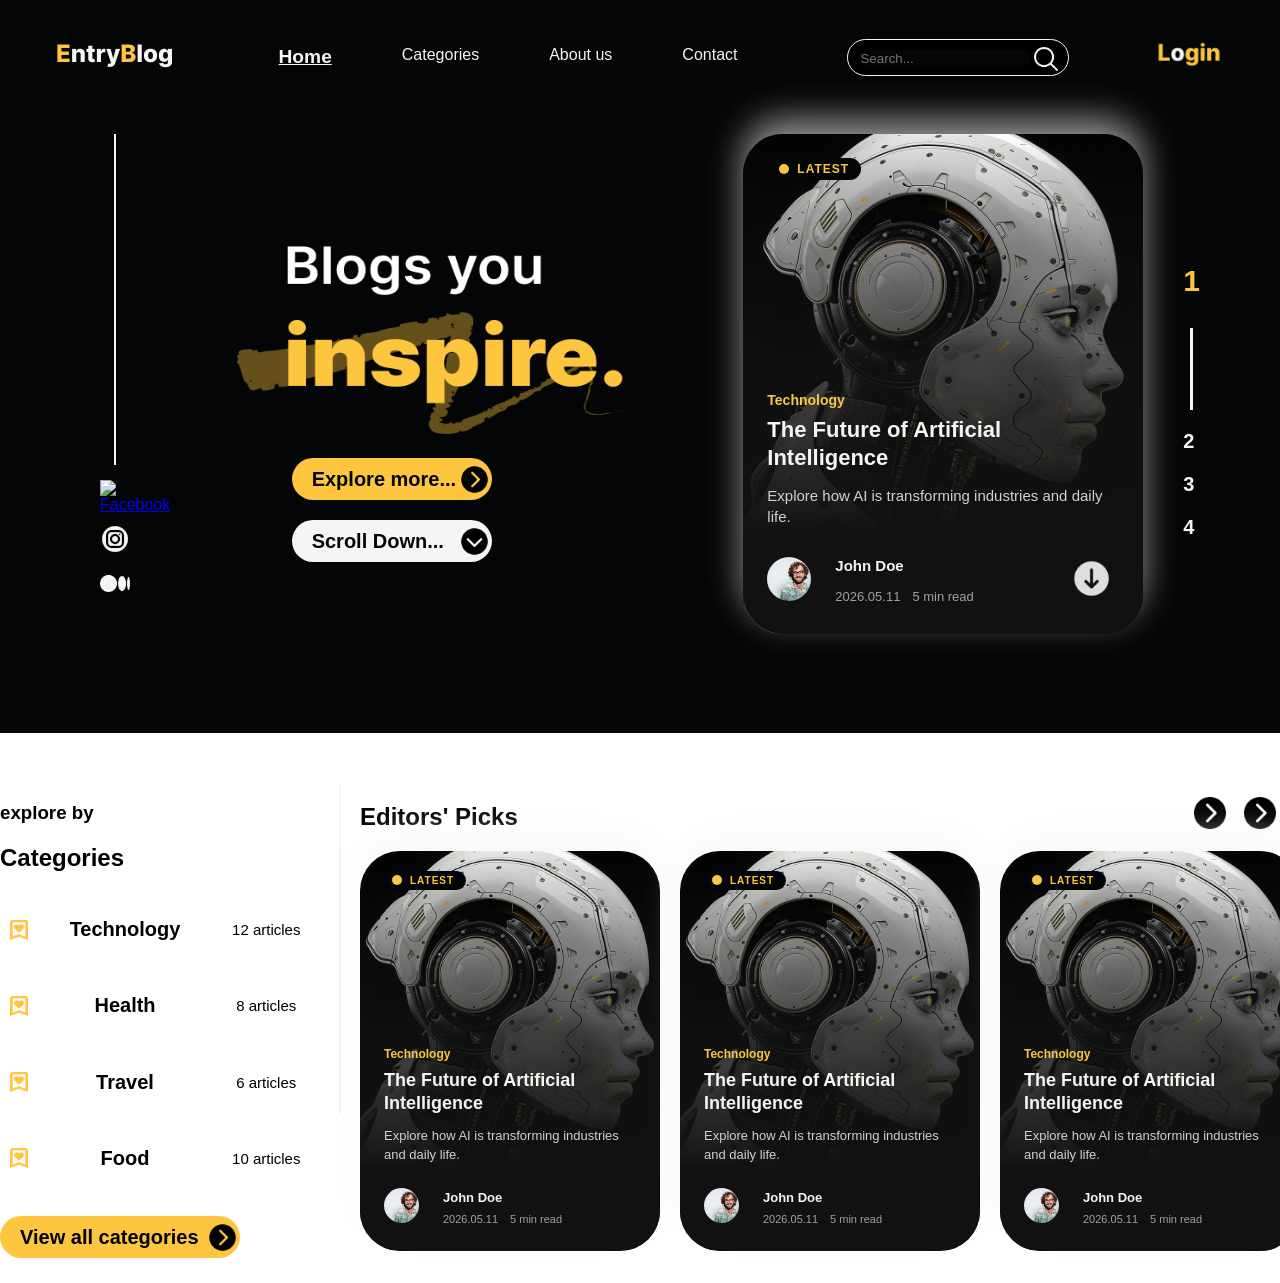
==== index.html @ 829a439f "feat/create section-2" ====
<!DOCTYPE html>
<html lang="en">

<head>
    <meta charset="UTF-8">
    <meta name="viewport" content="width=device-width, initial-scale=1.0">
    <link rel="stylesheet" href="index.css">
    <title>Document</title>
</head>

<body>
    <header>
        <div class="full-header">
            <section class="navigation">
                <div class="navbar">
                    <div class="logo">
                        <img src="assets/logo/logo.png" alt="Logo">
                    </div>
                    <div class="nav-links">
                        <ul>
                            <li class="active"><a href="#">Home</a></li>
                            <li><a href="#">Categories</a></li>
                            <li><a href="#">About us</a></li>
                            <li><a href="#">Contact</a></li>
                        </ul>
                    </div>
                    <div class="search-bar">
                        <input type="text" placeholder="Search...">
                        <img src="assets/icons/Search-white.png" alt="Search Icon">
                    </div>
                    <div class="user-profile">
                        <img src="assets/icons/login-black.png" alt="User Icon">
                    </div>
                </div>
            </section>
            <section>
                <div class="main-header">
                    <div class="social-icon">
                        <div class="line">

                        </div>
                        <div class="social-links">
                            <a href="#"><img src="assets/icons/facebook.png" alt="Facebook"></a>
                            <a href="#"><img src="assets/icons/Instagram Circle.png" alt="instagram"></a>
                            <a href="#"><img src="assets/icons/Medium.png" alt="medium"></a>
                        </div>
                    </div>
                    <div class="text-vector">
                        <img src="assets/texts/header h1.png" alt="header h1">
                        <div class="header-button">
                            <div class="e-more">
                                <p>Explore more...</p>
                                <img src="assets/icons/Down Button.png" alt="explore more">
                            </div>
                            <div class="s-down">
                                <p>Scroll Down...</p>
                                <img src="assets/icons/Down Button.png" alt="Scroll down">
                            </div>
                        </div>
                    </div>
                    <div class="hot-article">
                        <div class="lable">
                            <div class="dot"></div>
                            <p>Latest</p>
                        </div>
                        <div class="post-image">
                            <img src="assets/sample.png" alt="post image">
                        </div>
                        <div class="category">
                            <p>Technology</p>
                        </div>
                        <div class="topic">
                            <h2>The Future of Artificial Intelligence</h2>
                        </div>
                        <div class="short-description">
                            <h3>Explore how AI is transforming industries and daily life.</h3>
                        </div>
                        <section class="article-profile">
                            <div class="profile-dp">
                                <img src="assets/sample-dp.png" alt="profile dp">
                            </div>
                            <div class="author-name">
                                <p>John Doe</p>
                            </div>
                            <div class="publish-date">
                                <p>2026.05.11</p>
                            </div>
                            <div class="reading-time">
                                <p>5 min read</p>
                            </div>
                            <div class="down-icon">
                                <img src="assets/icons/Scroll Down.png" alt="down icon">
                            </div>
                        </section>
                    </div>
                    <div class="number-line-main">
                        <P class="active">1</P>
                        <div class="number-line"></div>
                        <P>2</P>
                        <P>3</P>
                        <p>4</P>
                    </div>
                </div>
            </section>
        </div>
    </header>
    <section>
        <div class="section-2">
            <div class="category">
                <h3>explore by</h3>
                <h2>Categories</h2>
                <div class="category-list">
                    <div class="category-item">
                        <img src="assets/icons/Variant3-1.png" alt="Technology">
                        <h2>Technology</h2>
                        <p>12 articles</p>
                    </div>
                    <div class="category-item">
                        <img src="assets/icons/Variant3-1.png" alt="Health">
                        <h2>Health</h2>
                        <p>8 articles</p>
                    </div>
                    <div class="category-item">
                        <img src="assets/icons/Variant3-1.png" alt="Travel">
                        <h2>Travel</h2>
                        <p>6 articles</p>
                    </div>
                    <div class="category-item">
                        <img src="assets/icons/Variant3-1.png" alt="Food">
                        <h2>Food</h2>
                        <p>10 articles</p>
                    </div>
                </div>
                <div class="view-all-btn">

                    <p>View all categories</p>
                    <img src="assets/icons/Down Button.png" alt="explore more">
                </div>
            </div>
            <div class="line">

            </div>
            <div class="article-cards">
                <div class="top-layer">
                    <h1>Editors' Picks</h1>
                    <div class="top-img">
                        <img src="assets/icons/Down Button.png" alt="explore more">
                        <img src="assets/icons/Down Button.png" alt="Scroll down">
                    </div>
                </div>
                <div class="articles">
                    <div class="editors-article">
                        <div class="lable">
                            <div class="dot"></div>
                            <p>Latest</p>
                        </div>
                        <div class="post-image">
                            <img src="assets/sample.png" alt="post image">
                        </div>
                        <div class="category">
                            <p>Technology</p>
                        </div>
                        <div class="topic">
                            <h2>The Future of Artificial Intelligence</h2>
                        </div>
                        <div class="short-description">
                            <h3>Explore how AI is transforming industries and daily life.</h3>
                        </div>
                        <section class="article-profile">
                            <div class="profile-dp">
                                <img src="assets/sample-dp.png" alt="profile dp">
                            </div>
                            <div class="author-name">
                                <p>John Doe</p>
                            </div>
                            <div class="publish-date">
                                <p>2026.05.11</p>
                            </div>
                            <div class="reading-time">
                                <p>5 min read</p>
                            </div>
                        </section>
                    </div>
                    <div class="editors-article">
                        <div class="lable">
                            <div class="dot"></div>
                            <p>Latest</p>
                        </div>
                        <div class="post-image">
                            <img src="assets/sample.png" alt="post image">
                        </div>
                        <div class="category">
                            <p>Technology</p>
                        </div>
                        <div class="topic">
                            <h2>The Future of Artificial Intelligence</h2>
                        </div>
                        <div class="short-description">
                            <h3>Explore how AI is transforming industries and daily life.</h3>
                        </div>
                        <section class="article-profile">
                            <div class="profile-dp">
                                <img src="assets/sample-dp.png" alt="profile dp">
                            </div>
                            <div class="author-name">
                                <p>John Doe</p>
                            </div>
                            <div class="publish-date">
                                <p>2026.05.11</p>
                            </div>
                            <div class="reading-time">
                                <p>5 min read</p>
                            </div>
                        </section>
                    </div>
                    <div class="editors-article">
                        <div class="lable">
                            <div class="dot"></div>
                            <p>Latest</p>
                        </div>
                        <div class="post-image">
                            <img src="assets/sample.png" alt="post image">
                        </div>
                        <div class="category">
                            <p>Technology</p>
                        </div>
                        <div class="topic">
                            <h2>The Future of Artificial Intelligence</h2>
                        </div>
                        <div class="short-description">
                            <h3>Explore how AI is transforming industries and daily life.</h3>
                        </div>
                        <section class="article-profile">
                            <div class="profile-dp">
                                <img src="assets/sample-dp.png" alt="profile dp">
                            </div>
                            <div class="author-name">
                                <p>John Doe</p>
                            </div>
                            <div class="publish-date">
                                <p>2026.05.11</p>
                            </div>
                            <div class="reading-time">
                                <p>5 min read</p>
                            </div>
                        </section>
                    </div>
                </div>
            </div>
        </div>
    </section>
</body>

</html>
---- index.css ----
body{
    font-family: sans-serif;
    margin: 0;
}

/*
header
*/

header{
    background-color: #040506;
}

.full-header{
    background-color:#040506;
    height: 733px;
    width: 1300px;
    margin-left: auto;
    margin-right: auto;
}

/*
navigationbar
*/

.navigation{
    display: flex;
    padding-top: 30px;
}

.navbar{
    display: inline-flex;
    margin-left: auto;
    margin-right: auto;
    background-color: #040506;
    gap: 30px;
}

.nav-links{
    margin-left: auto;
    margin-right: 30px;
}

.nav-links ul{
    list-style: none;
    display: inline-flex;
    gap: 70px;
}

.nav-links .active{
    font-size: larger;
    font-weight:bolder;
    text-decoration: underline #F7F5F4;
}

.nav-links ul li a{
    color: #F7F5F4;
    text-decoration: none;
}

.search-bar{
    margin-right: auto;
        margin: auto;

    margin-left: 50px;
    display: inline-flex;
    padding: 10px;
    border: solid #F7F5F4 1px;
    border-radius: 50px;
    background-color: black;
    width: 200px;
    height: 15px;
}

.search-bar img{
    width: 30px;
    height: 30px;
    margin-top: -6px;
    margin-bottom: auto
}

.search-bar input[type=text]{
    height: 15px;
    border-radius: 50px;
    background-color: #040506;
    border: none;
}

.user-profile img{
    margin:auto;
    width: auto;
    height: 45px;
}


/*
main header
*/

.main-header{
    display: flex;
    width: 1100px;
    margin-top: 50px;
    margin-left: 100px;
}

.line{
    padding: 1px;
    margin-right: auto;
    margin-left: auto;
    width: 0.7px;
    background-color: #F7F5F4;
    height: 329px;
    margin-bottom: 5px;
}

.social-links{
    width: 30px;
}

.social-links img{
    width: 30px;
    height: 30px;
    margin-top: 10px;   
}

/*
main header h1
*/

.main-header .text-vector{
    margin-right: auto;
    margin-left: auto;
    margin-top: 100px;
}

.main-header .text-vector img{
    width: 400px;
    height: 200px;
}

/*
header button
*/

.text-vector .header-button{
    margin-top: 20px;
    width: 200px;
    height: 50px;
    margin-left: 55px;
}

.text-vector .header-button .e-more , .s-down{
    display: inline-flex;
    align-items: center;
    color: #040506;
    text-align: center;
    height: 42px;
    width: 200px;
    text-decoration: none;
    background-color: #FDC63E;
    font-size: 20px;
    font-weight: bold;
    border-radius: 50px;
    margin-bottom: 20px;
}

.e-more p, .s-down p{
    margin-left: 20px;
    margin-right: auto;
}

.text-vector .header-button img , .s-down img{
    margin-left: auto;
    width: 33px;
    height: 33px;
    margin: 1px;
}

.s-down{
    background-color:#F7F5F4
}

.s-down img{
    transform: rotate(90deg);
}

/*
hot article
*/
/* 1. Main Card Container */
.hot-article , .editors-article {
    position: relative;
    width: 400px;
    height: 500px;
    border-radius: 40px; /* Matched to the image's softer curve */
    overflow: clip; /* Keeps the image inside the rounded corners */
    display: flex;
    flex-direction: column;
    justify-content: flex-end; /* Pushes content to the bottom */
    padding: 24px;
    box-sizing: border-box;
    color: #F7F5F4;
    box-shadow: 0px -15px 35px #F7F5F499;
}

/* 2. Background Image Positioning */
.hot-article .post-image , .editors-article .post-image{
    position: absolute;
    top: 0;
    left: 0;
    width: 100%;
    height: 100%;
    z-index: 0;
}

.hot-article .post-image img, .editors-article .post-image img {
    width: 100%;
    height: 100%;
    object-fit: cover; /* Ensures the image fills the card without stretching */
}

/* 3. Gradient Overlay (The Crop Mask effect) */
.hot-article::before, .editors-article::before {
    content: "";
    position: absolute;
    top: 0;
    left: 0;
    width: 100%;
    height: 100%;
    /* Starts completely transparent, gets dark grey in the middle, solid black at bottom */
    background: linear-gradient(to bottom, transparent 0%, rgba(20, 20, 20, 0.7) 45%, #111111 80%);
    z-index: 1;
}

/* Ensure all text/UI elements sit ABOVE the image and gradient */
.hot-article > div,
.hot-article > section,
.editors-article > div,
.editors-article > section {
    position: relative;
    z-index: 2;
}

/* 4. "Latest" Label (Top Left) */
.hot-article .lable, .editors-article .lable {
    position: absolute;
    top: 24px;
    left: 24px;
    display: flex;
    align-items: center;
    color: #FDC63E;
    font-weight: 800;
    font-size: 12px;
    letter-spacing: 1px;
    text-transform: uppercase;
    gap: 8px;
    background-color: #040506;
    padding: 4px 12px;
    border-radius: 20px;
}

.hot-article .lable p, .editors-article .lable p {
    margin: 0;
}

.hot-article .dot, .editors-article .dot {
    width: 10px;
    height: 10px;
    border-radius: 100%;
    background-color: #FDC63E;
}

/* 5. Typography (Title & Description) */
.hot-article .category p, .editors-article .category p {
    color: #FDC63E;
    font-weight: bold;
    margin: 0 0 8px 0;
    font-size: 14px;
}

.hot-article .topic h2, .editors-article .topic h2 {
    margin: 0 0 12px 0;
    font-size: 22px;
    line-height: 1.3;
}

.hot-article .short-description h3, .editors-article .short-description h3 {
    margin: 0 0 24px 0;
    font-size: 15px;
    font-weight: normal;
    color: #d1d1d1;
    line-height: 1.4;
}

/* 6. Profile Section (Using CSS Grid to match the layout without changing HTML) */
.article-profile , .editors-article .article-profile {
    display: grid;
    grid-template-columns: auto auto 1fr auto;
    grid-template-rows: auto auto;
    column-gap: 12px;
    row-gap: 4px;
    align-items: center;
    width: 100%;
    margin: 0;
}

.article-profile p {
    margin: 0;
}

/* Place the avatar on the left, spanning both rows */
.article-profile .profile-dp, .editors-article .profile-dp {
    grid-column: 1 / 2;
    grid-row: 1 / 3;
    margin-right: 12px;
}

.article-profile .profile-dp img , .editors-article .profile-dp img {
    width: 44px;
    height: 44px;
    border-radius: 100%;
    object-fit: cover;
}

/* Name on the top row */
.article-profile .author-name, .editors-article .author-name {
    grid-column: 2 / 4;
    grid-row: 1 / 2;
    font-weight: bold;
    font-size: 15px;
}

/* Date on the bottom row, left */
.article-profile .publish-date, .editors-article .publish-date   {
    grid-column: 2 / 3;
    grid-row: 2 / 3;
    font-size: 13px;
    color: #a0a0a0;
}

/* Reading time on the bottom row, right */
.article-profile .reading-time, .editors-article .reading-time {
    grid-column: 3 / 4;
    grid-row: 2 / 3;
    font-size: 13px;
    color: #a0a0a0;
}

/* Download/Down icon pushed all the way to the right */
.article-profile .down-icon, .editors-article .down-icon {
    grid-column: 4 / 5;
    grid-row: 1 / 3;
    justify-self: end;
}

.article-profile .down-icon img {
    width: 55px;
    height: 55px;
    border-radius: 50%;
    padding: 6px;
    box-sizing: border-box;
}
/*
number line
*/

.number-line-main{
    margin-top: 100px;
    margin-left: 40px;
    color: #F7F5F4;
    font-weight: bold;
    font-size: 20px;
}

.number-line-main .number-line{
    height: 80px;
    width: 1px;
    padding: 1px;
    background-color: #F7F5F4;
    margin-left: auto;
    margin-right: auto;
}

.number-line-main .active{
    color: #FDC63E;
    font-size: 30px;
}

/*
section-2
*/

.section-2{
    width: 1300px;
    height: 500px;
    margin-left: auto;
    margin-right: auto;
    margin-top: 50px;
    display: flex;
}

.category-list{
    width: 300px;
    height: auto;
    padding: 10px;
}

.category-item{
    display: flex;
    align-items: center;
    margin-bottom: 20px;
    gap: 10px;
}

.category-item h2{
    width: 200px;
    font-size: 20px;
    text-align: center;
}

.category-item p{
    width: 100px;
    font-size: 15px;
    text-align: center;
}

.category-item img{
    width: 20px;
    height: 20px;
}

.view-all-btn{
    display: inline-flex;
    align-items: center;
    height: 42px;
    width: 240px;
    text-decoration: none;
    background-color: #FDC63E;
    font-size: 20px;
    font-weight: bold;
    border-radius: 50px;
    margin-bottom: 20px;
}

.view-all-btn p{
    margin-left: 20px;
    margin-right: auto;
}

.view-all-btn img{
    margin-left: auto;
    width: 33px;
    height: 33px;
    margin: 1px;
}

/*
section-2 line
*/

.category .line{
    padding: 1px;
    margin-right: 50px;
    margin-left: 50px;
    width: 0.7px;
    background-color: #F7F5F4;
    height: 500px;
    margin-bottom: 5px;
    margin-top: auto;
    margin-bottom: auto;
}

.article-cards .top-layer{
    display: flex;
}

.article-cards .top-layer .h1{
    margin-left: 20px;
    margin-right: 0;
}

.article-cards .top-layer .top-img{
    margin-left: auto;
    margin-right: 20px;
    display: flex;
    gap: 10px;
}

.article-cards .top-layer img{
    width: 40px;
    height: 40px;
    margin-top: 10px;
}

.articles{
    display: flex;
    gap: 20px;
}

.editors-article{
    width: 300px;
    height: 400px;
}

.editors-article .lable{
    top: 20px;
    left: 20px;
    font-size: 10px;
}

.editors-article .category p{
    font-size: 12px;
}

.editors-article .topic h2{
    font-size: 18px;
}

.editors-article .short-description h3{
    font-size: 13px;
}

.editors-article .article-profile .profile-dp img{
    width: 35px;
    height: 35px;
}

.editors-article .article-profile .author-name{
    font-size: 13px;
}

.editors-article .article-profile .publish-date, .editors-article .article-profile .reading-time{
    font-size: 11px;
}
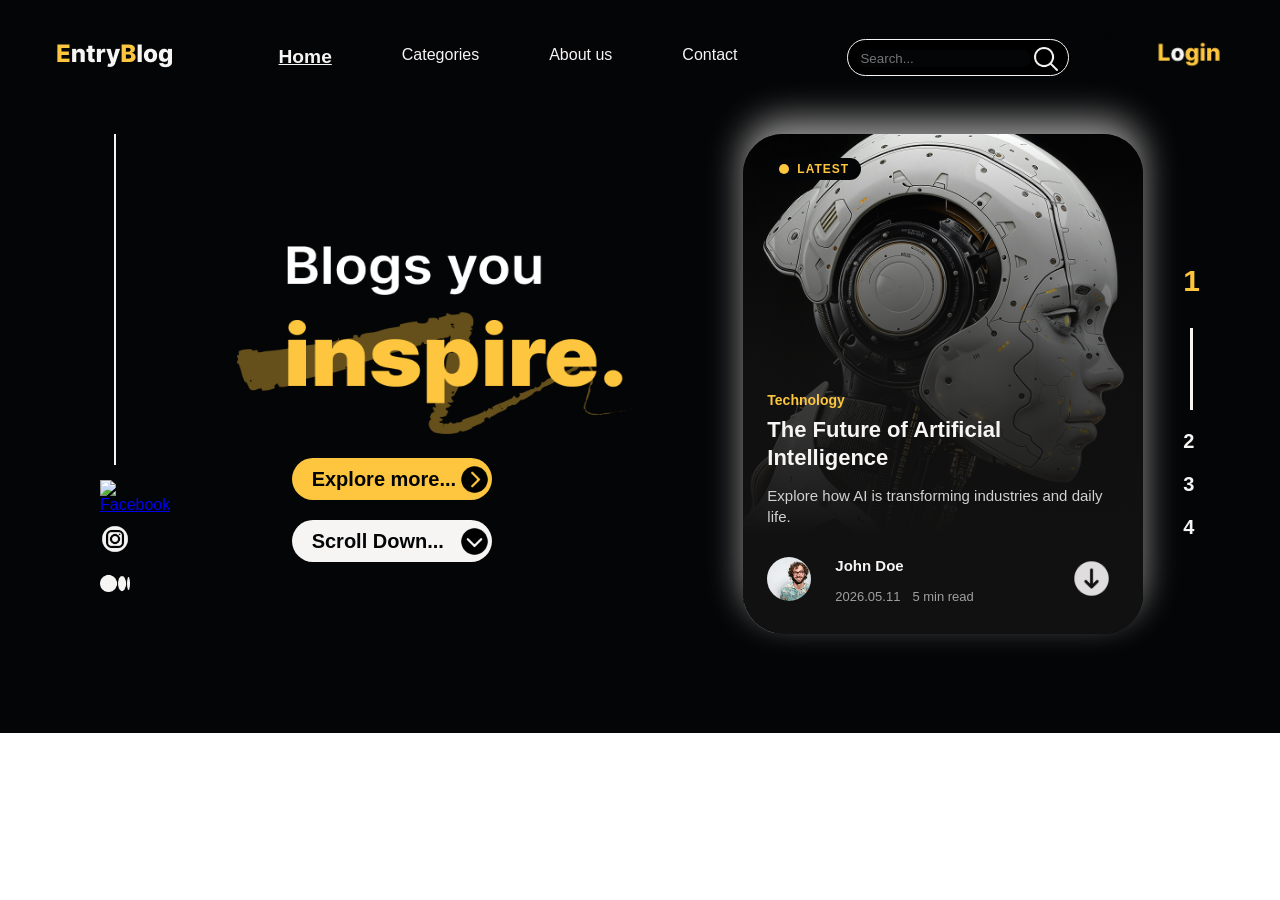
==== commit e9dfb59c: "Merge pull request #5 from lakshan9kavindu/style/header-style style:fix styles in nav bar and header" ====
--- a/index.html
+++ b/index.html
@@ -11,244 +11,99 @@
 <body>
     <header>
         <div class="full-header">
-            <section class="navigation">
-                <div class="navbar">
-                    <div class="logo">
-                        <img src="assets/logo/logo.png" alt="Logo">
+        <section class="navigation">
+            <div class="navbar">
+                <div class="logo">
+                    <img src="assets/logo/logo.png" alt="Logo">
+                </div>
+                <div class="nav-links">
+                    <ul>
+                        <li class="active"><a href="#">Home</a></li>
+                        <li><a href="#">Categories</a></li>
+                        <li><a href="#">About us</a></li>
+                        <li><a href="#">Contact</a></li>
+                    </ul>
+                </div>
+                <div class="search-bar">
+                    <input type="text" placeholder="Search...">
+                    <img src="assets/icons/Search-white.png" alt="Search Icon">
+                </div>
+                <div class="user-profile">
+                    <img src="assets/icons/login-black.png" alt="User Icon">
+                </div>
+            </div>
+        </section>
+        <section>
+            <div class="main-header">
+                <div class="social-icon">
+                    <div class="line">
+
                     </div>
-                    <div class="nav-links">
-                        <ul>
-                            <li class="active"><a href="#">Home</a></li>
-                            <li><a href="#">Categories</a></li>
-                            <li><a href="#">About us</a></li>
-                            <li><a href="#">Contact</a></li>
-                        </ul>
-                    </div>
-                    <div class="search-bar">
-                        <input type="text" placeholder="Search...">
-                        <img src="assets/icons/Search-white.png" alt="Search Icon">
-                    </div>
-                    <div class="user-profile">
-                        <img src="assets/icons/login-black.png" alt="User Icon">
+                    <div class="social-links">
+                        <a href="#"><img src="assets/icons/facebook.png" alt="Facebook"></a>
+                        <a href="#"><img src="assets/icons/Instagram Circle.png" alt="instagram"></a>
+                        <a href="#"><img src="assets/icons/Medium.png" alt="medium"></a>
                     </div>
                 </div>
-            </section>
-            <section>
-                <div class="main-header">
-                    <div class="social-icon">
-                        <div class="line">
-
+                <div class="text-vector">
+                    <img src="assets/texts/header h1.png" alt="header h1">
+                    <div class="header-button">
+                        <div class="e-more">
+                            <p>Explore more...</p>
+                            <img src="assets/icons/Down Button.png" alt="explore more">
                         </div>
-                        <div class="social-links">
-                            <a href="#"><img src="assets/icons/facebook.png" alt="Facebook"></a>
-                            <a href="#"><img src="assets/icons/Instagram Circle.png" alt="instagram"></a>
-                            <a href="#"><img src="assets/icons/Medium.png" alt="medium"></a>
+                        <div class="s-down">
+                            <p>Scroll Down...</p>
+                            <img src="assets/icons/Down Button.png" alt="Scroll down">
                         </div>
                     </div>
-                    <div class="text-vector">
-                        <img src="assets/texts/header h1.png" alt="header h1">
-                        <div class="header-button">
-                            <div class="e-more">
-                                <p>Explore more...</p>
-                                <img src="assets/icons/Down Button.png" alt="explore more">
-                            </div>
-                            <div class="s-down">
-                                <p>Scroll Down...</p>
-                                <img src="assets/icons/Down Button.png" alt="Scroll down">
-                            </div>
+                </div>
+                <div class="hot-article">
+                    <div class="lable">
+                        <div class="dot"></div>
+                        <p>Latest</p>
+                    </div>
+                    <div class="post-image">
+                        <img src="assets/sample.png" alt="post image">
+                    </div>
+                    <div class="category">
+                        <p>Technology</p>
+                    </div>
+                    <div class="topic">
+                        <h2>The Future of Artificial Intelligence</h2>
+                    </div>
+                    <div class="short-description">
+                        <h3>Explore how AI is transforming industries and daily life.</h3>
+                    </div>
+                    <section class="article-profile">
+                        <div class="profile-dp">
+                            <img src="assets/sample-dp.png" alt="profile dp">
                         </div>
-                    </div>
-                    <div class="hot-article">
-                        <div class="lable">
-                            <div class="dot"></div>
-                            <p>Latest</p>
+                        <div class="author-name">
+                            <p>John Doe</p>
                         </div>
-                        <div class="post-image">
-                            <img src="assets/sample.png" alt="post image">
+                        <div class="publish-date">
+                            <p>2026.05.11</p>
                         </div>
-                        <div class="category">
-                            <p>Technology</p>
+                        <div class="reading-time">
+                            <p>5 min read</p>
                         </div>
-                        <div class="topic">
-                            <h2>The Future of Artificial Intelligence</h2>
+                        <div class="down-icon">
+                            <img src="assets/icons/Scroll Down.png" alt="down icon">
                         </div>
-                        <div class="short-description">
-                            <h3>Explore how AI is transforming industries and daily life.</h3>
-                        </div>
-                        <section class="article-profile">
-                            <div class="profile-dp">
-                                <img src="assets/sample-dp.png" alt="profile dp">
-                            </div>
-                            <div class="author-name">
-                                <p>John Doe</p>
-                            </div>
-                            <div class="publish-date">
-                                <p>2026.05.11</p>
-                            </div>
-                            <div class="reading-time">
-                                <p>5 min read</p>
-                            </div>
-                            <div class="down-icon">
-                                <img src="assets/icons/Scroll Down.png" alt="down icon">
-                            </div>
-                        </section>
-                    </div>
-                    <div class="number-line-main">
-                        <P class="active">1</P>
-                        <div class="number-line"></div>
-                        <P>2</P>
-                        <P>3</P>
-                        <p>4</P>
-                    </div>
+                    </section>
                 </div>
-            </section>
+                <div class="number-line-main">
+                    <P class="active">1</P>
+                    <div class="number-line"></div>
+                    <P>2</P>
+                    <P>3</P>
+                    <p>4</P>
+                </div>
+            </div>
+        </section>
         </div>
     </header>
-    <section>
-        <div class="section-2">
-            <div class="category">
-                <h3>explore by</h3>
-                <h2>Categories</h2>
-                <div class="category-list">
-                    <div class="category-item">
-                        <img src="assets/icons/Variant3-1.png" alt="Technology">
-                        <h2>Technology</h2>
-                        <p>12 articles</p>
-                    </div>
-                    <div class="category-item">
-                        <img src="assets/icons/Variant3-1.png" alt="Health">
-                        <h2>Health</h2>
-                        <p>8 articles</p>
-                    </div>
-                    <div class="category-item">
-                        <img src="assets/icons/Variant3-1.png" alt="Travel">
-                        <h2>Travel</h2>
-                        <p>6 articles</p>
-                    </div>
-                    <div class="category-item">
-                        <img src="assets/icons/Variant3-1.png" alt="Food">
-                        <h2>Food</h2>
-                        <p>10 articles</p>
-                    </div>
-                </div>
-                <div class="view-all-btn">
-
-                    <p>View all categories</p>
-                    <img src="assets/icons/Down Button.png" alt="explore more">
-                </div>
-            </div>
-            <div class="line">
-
-            </div>
-            <div class="article-cards">
-                <div class="top-layer">
-                    <h1>Editors' Picks</h1>
-                    <div class="top-img">
-                        <img src="assets/icons/Down Button.png" alt="explore more">
-                        <img src="assets/icons/Down Button.png" alt="Scroll down">
-                    </div>
-                </div>
-                <div class="articles">
-                    <div class="editors-article">
-                        <div class="lable">
-                            <div class="dot"></div>
-                            <p>Latest</p>
-                        </div>
-                        <div class="post-image">
-                            <img src="assets/sample.png" alt="post image">
-                        </div>
-                        <div class="category">
-                            <p>Technology</p>
-                        </div>
-                        <div class="topic">
-                            <h2>The Future of Artificial Intelligence</h2>
-                        </div>
-                        <div class="short-description">
-                            <h3>Explore how AI is transforming industries and daily life.</h3>
-                        </div>
-                        <section class="article-profile">
-                            <div class="profile-dp">
-                                <img src="assets/sample-dp.png" alt="profile dp">
-                            </div>
-                            <div class="author-name">
-                                <p>John Doe</p>
-                            </div>
-                            <div class="publish-date">
-                                <p>2026.05.11</p>
-                            </div>
-                            <div class="reading-time">
-                                <p>5 min read</p>
-                            </div>
-                        </section>
-                    </div>
-                    <div class="editors-article">
-                        <div class="lable">
-                            <div class="dot"></div>
-                            <p>Latest</p>
-                        </div>
-                        <div class="post-image">
-                            <img src="assets/sample.png" alt="post image">
-                        </div>
-                        <div class="category">
-                            <p>Technology</p>
-                        </div>
-                        <div class="topic">
-                            <h2>The Future of Artificial Intelligence</h2>
-                        </div>
-                        <div class="short-description">
-                            <h3>Explore how AI is transforming industries and daily life.</h3>
-                        </div>
-                        <section class="article-profile">
-                            <div class="profile-dp">
-                                <img src="assets/sample-dp.png" alt="profile dp">
-                            </div>
-                            <div class="author-name">
-                                <p>John Doe</p>
-                            </div>
-                            <div class="publish-date">
-                                <p>2026.05.11</p>
-                            </div>
-                            <div class="reading-time">
-                                <p>5 min read</p>
-                            </div>
-                        </section>
-                    </div>
-                    <div class="editors-article">
-                        <div class="lable">
-                            <div class="dot"></div>
-                            <p>Latest</p>
-                        </div>
-                        <div class="post-image">
-                            <img src="assets/sample.png" alt="post image">
-                        </div>
-                        <div class="category">
-                            <p>Technology</p>
-                        </div>
-                        <div class="topic">
-                            <h2>The Future of Artificial Intelligence</h2>
-                        </div>
-                        <div class="short-description">
-                            <h3>Explore how AI is transforming industries and daily life.</h3>
-                        </div>
-                        <section class="article-profile">
-                            <div class="profile-dp">
-                                <img src="assets/sample-dp.png" alt="profile dp">
-                            </div>
-                            <div class="author-name">
-                                <p>John Doe</p>
-                            </div>
-                            <div class="publish-date">
-                                <p>2026.05.11</p>
-                            </div>
-                            <div class="reading-time">
-                                <p>5 min read</p>
-                            </div>
-                        </section>
-                    </div>
-                </div>
-            </div>
-        </div>
-    </section>
 </body>
 
 </html>
--- a/index.css
+++ b/index.css
@@ -189,7 +189,7 @@
 hot article
 */
 /* 1. Main Card Container */
-.hot-article , .editors-article {
+.hot-article {
     position: relative;
     width: 400px;
     height: 500px;
@@ -205,7 +205,7 @@
 }
 
 /* 2. Background Image Positioning */
-.hot-article .post-image , .editors-article .post-image{
+.hot-article .post-image {
     position: absolute;
     top: 0;
     left: 0;
@@ -214,14 +214,14 @@
     z-index: 0;
 }
 
-.hot-article .post-image img, .editors-article .post-image img {
+.hot-article .post-image img {
     width: 100%;
     height: 100%;
     object-fit: cover; /* Ensures the image fills the card without stretching */
 }
 
 /* 3. Gradient Overlay (The Crop Mask effect) */
-.hot-article::before, .editors-article::before {
+.hot-article::before {
     content: "";
     position: absolute;
     top: 0;
@@ -235,15 +235,13 @@
 
 /* Ensure all text/UI elements sit ABOVE the image and gradient */
 .hot-article > div,
-.hot-article > section,
-.editors-article > div,
-.editors-article > section {
+.hot-article > section {
     position: relative;
     z-index: 2;
 }
 
 /* 4. "Latest" Label (Top Left) */
-.hot-article .lable, .editors-article .lable {
+.hot-article .lable {
     position: absolute;
     top: 24px;
     left: 24px;
@@ -260,11 +258,11 @@
     border-radius: 20px;
 }
 
-.hot-article .lable p, .editors-article .lable p {
+.hot-article .lable p {
     margin: 0;
 }
 
-.hot-article .dot, .editors-article .dot {
+.hot-article .dot {
     width: 10px;
     height: 10px;
     border-radius: 100%;
@@ -272,20 +270,20 @@
 }
 
 /* 5. Typography (Title & Description) */
-.hot-article .category p, .editors-article .category p {
+.hot-article .category p {
     color: #FDC63E;
     font-weight: bold;
     margin: 0 0 8px 0;
     font-size: 14px;
 }
 
-.hot-article .topic h2, .editors-article .topic h2 {
+.hot-article .topic h2 {
     margin: 0 0 12px 0;
     font-size: 22px;
     line-height: 1.3;
 }
 
-.hot-article .short-description h3, .editors-article .short-description h3 {
+.hot-article .short-description h3 {
     margin: 0 0 24px 0;
     font-size: 15px;
     font-weight: normal;
@@ -294,7 +292,7 @@
 }
 
 /* 6. Profile Section (Using CSS Grid to match the layout without changing HTML) */
-.article-profile , .editors-article .article-profile {
+.article-profile {
     display: grid;
     grid-template-columns: auto auto 1fr auto;
     grid-template-rows: auto auto;
@@ -310,13 +308,13 @@
 }
 
 /* Place the avatar on the left, spanning both rows */
-.article-profile .profile-dp, .editors-article .profile-dp {
+.article-profile .profile-dp {
     grid-column: 1 / 2;
     grid-row: 1 / 3;
     margin-right: 12px;
 }
 
-.article-profile .profile-dp img , .editors-article .profile-dp img {
+.article-profile .profile-dp img {
     width: 44px;
     height: 44px;
     border-radius: 100%;
@@ -324,7 +322,7 @@
 }
 
 /* Name on the top row */
-.article-profile .author-name, .editors-article .author-name {
+.article-profile .author-name {
     grid-column: 2 / 4;
     grid-row: 1 / 2;
     font-weight: bold;
@@ -332,7 +330,7 @@
 }
 
 /* Date on the bottom row, left */
-.article-profile .publish-date, .editors-article .publish-date   {
+.article-profile .publish-date {
     grid-column: 2 / 3;
     grid-row: 2 / 3;
     font-size: 13px;
@@ -340,7 +338,7 @@
 }
 
 /* Reading time on the bottom row, right */
-.article-profile .reading-time, .editors-article .reading-time {
+.article-profile .reading-time {
     grid-column: 3 / 4;
     grid-row: 2 / 3;
     font-size: 13px;
@@ -348,7 +346,7 @@
 }
 
 /* Download/Down icon pushed all the way to the right */
-.article-profile .down-icon, .editors-article .down-icon {
+.article-profile .down-icon {
     grid-column: 4 / 5;
     grid-row: 1 / 3;
     justify-self: end;
@@ -385,152 +383,4 @@
 .number-line-main .active{
     color: #FDC63E;
     font-size: 30px;
-}
-
-/*
-section-2
-*/
-
-.section-2{
-    width: 1300px;
-    height: 500px;
-    margin-left: auto;
-    margin-right: auto;
-    margin-top: 50px;
-    display: flex;
-}
-
-.category-list{
-    width: 300px;
-    height: auto;
-    padding: 10px;
-}
-
-.category-item{
-    display: flex;
-    align-items: center;
-    margin-bottom: 20px;
-    gap: 10px;
-}
-
-.category-item h2{
-    width: 200px;
-    font-size: 20px;
-    text-align: center;
-}
-
-.category-item p{
-    width: 100px;
-    font-size: 15px;
-    text-align: center;
-}
-
-.category-item img{
-    width: 20px;
-    height: 20px;
-}
-
-.view-all-btn{
-    display: inline-flex;
-    align-items: center;
-    height: 42px;
-    width: 240px;
-    text-decoration: none;
-    background-color: #FDC63E;
-    font-size: 20px;
-    font-weight: bold;
-    border-radius: 50px;
-    margin-bottom: 20px;
-}
-
-.view-all-btn p{
-    margin-left: 20px;
-    margin-right: auto;
-}
-
-.view-all-btn img{
-    margin-left: auto;
-    width: 33px;
-    height: 33px;
-    margin: 1px;
-}
-
-/*
-section-2 line
-*/
-
-.category .line{
-    padding: 1px;
-    margin-right: 50px;
-    margin-left: 50px;
-    width: 0.7px;
-    background-color: #F7F5F4;
-    height: 500px;
-    margin-bottom: 5px;
-    margin-top: auto;
-    margin-bottom: auto;
-}
-
-.article-cards .top-layer{
-    display: flex;
-}
-
-.article-cards .top-layer .h1{
-    margin-left: 20px;
-    margin-right: 0;
-}
-
-.article-cards .top-layer .top-img{
-    margin-left: auto;
-    margin-right: 20px;
-    display: flex;
-    gap: 10px;
-}
-
-.article-cards .top-layer img{
-    width: 40px;
-    height: 40px;
-    margin-top: 10px;
-}
-
-.articles{
-    display: flex;
-    gap: 20px;
-}
-
-.editors-article{
-    width: 300px;
-    height: 400px;
-}
-
-.editors-article .lable{
-    top: 20px;
-    left: 20px;
-    font-size: 10px;
-}
-
-.editors-article .category p{
-    font-size: 12px;
-}
-
-.editors-article .topic h2{
-    font-size: 18px;
-}
-
-.editors-article .short-description h3{
-    font-size: 13px;
-}
-
-.editors-article .article-profile .profile-dp img{
-    width: 35px;
-    height: 35px;
-}
-
-.editors-article .article-profile .author-name{
-    font-size: 13px;
-}
-
-.editors-article .article-profile .publish-date, .editors-article .article-profile .reading-time{
-    font-size: 11px;
-}
-
+}
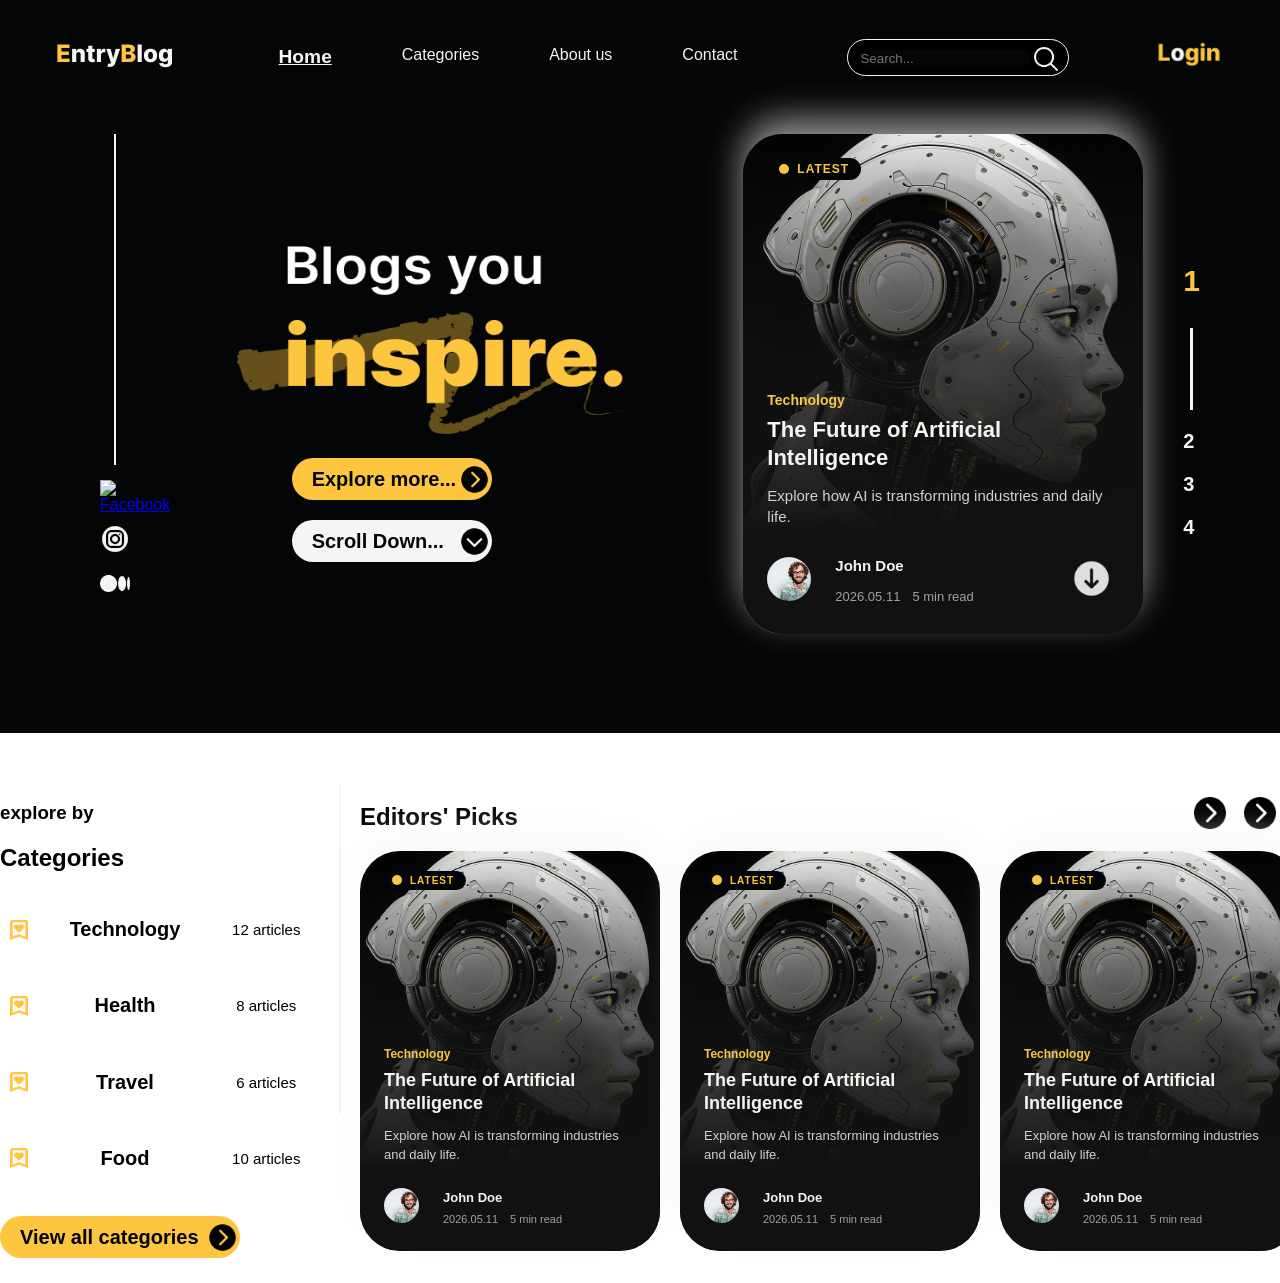
==== commit 32fd9afa: "Merge pull request #6 from lakshan9kavindu/feature/section-2 feat/create section-2" ====
--- a/index.html
+++ b/index.html
@@ -11,99 +11,244 @@
 <body>
     <header>
         <div class="full-header">
-        <section class="navigation">
-            <div class="navbar">
-                <div class="logo">
-                    <img src="assets/logo/logo.png" alt="Logo">
-                </div>
-                <div class="nav-links">
-                    <ul>
-                        <li class="active"><a href="#">Home</a></li>
-                        <li><a href="#">Categories</a></li>
-                        <li><a href="#">About us</a></li>
-                        <li><a href="#">Contact</a></li>
-                    </ul>
-                </div>
-                <div class="search-bar">
-                    <input type="text" placeholder="Search...">
-                    <img src="assets/icons/Search-white.png" alt="Search Icon">
-                </div>
-                <div class="user-profile">
-                    <img src="assets/icons/login-black.png" alt="User Icon">
-                </div>
-            </div>
-        </section>
-        <section>
-            <div class="main-header">
-                <div class="social-icon">
-                    <div class="line">
-
-                    </div>
-                    <div class="social-links">
-                        <a href="#"><img src="assets/icons/facebook.png" alt="Facebook"></a>
-                        <a href="#"><img src="assets/icons/Instagram Circle.png" alt="instagram"></a>
-                        <a href="#"><img src="assets/icons/Medium.png" alt="medium"></a>
-                    </div>
-                </div>
-                <div class="text-vector">
-                    <img src="assets/texts/header h1.png" alt="header h1">
-                    <div class="header-button">
-                        <div class="e-more">
-                            <p>Explore more...</p>
-                            <img src="assets/icons/Down Button.png" alt="explore more">
-                        </div>
-                        <div class="s-down">
-                            <p>Scroll Down...</p>
-                            <img src="assets/icons/Down Button.png" alt="Scroll down">
-                        </div>
-                    </div>
-                </div>
-                <div class="hot-article">
-                    <div class="lable">
-                        <div class="dot"></div>
-                        <p>Latest</p>
-                    </div>
-                    <div class="post-image">
-                        <img src="assets/sample.png" alt="post image">
-                    </div>
-                    <div class="category">
-                        <p>Technology</p>
-                    </div>
-                    <div class="topic">
-                        <h2>The Future of Artificial Intelligence</h2>
-                    </div>
-                    <div class="short-description">
-                        <h3>Explore how AI is transforming industries and daily life.</h3>
-                    </div>
-                    <section class="article-profile">
-                        <div class="profile-dp">
-                            <img src="assets/sample-dp.png" alt="profile dp">
-                        </div>
-                        <div class="author-name">
-                            <p>John Doe</p>
-                        </div>
-                        <div class="publish-date">
-                            <p>2026.05.11</p>
-                        </div>
-                        <div class="reading-time">
-                            <p>5 min read</p>
-                        </div>
-                        <div class="down-icon">
-                            <img src="assets/icons/Scroll Down.png" alt="down icon">
-                        </div>
-                    </section>
-                </div>
-                <div class="number-line-main">
-                    <P class="active">1</P>
-                    <div class="number-line"></div>
-                    <P>2</P>
-                    <P>3</P>
-                    <p>4</P>
-                </div>
-            </div>
-        </section>
+            <section class="navigation">
+                <div class="navbar">
+                    <div class="logo">
+                        <img src="assets/logo/logo.png" alt="Logo">
+                    </div>
+                    <div class="nav-links">
+                        <ul>
+                            <li class="active"><a href="#">Home</a></li>
+                            <li><a href="#">Categories</a></li>
+                            <li><a href="#">About us</a></li>
+                            <li><a href="#">Contact</a></li>
+                        </ul>
+                    </div>
+                    <div class="search-bar">
+                        <input type="text" placeholder="Search...">
+                        <img src="assets/icons/Search-white.png" alt="Search Icon">
+                    </div>
+                    <div class="user-profile">
+                        <img src="assets/icons/login-black.png" alt="User Icon">
+                    </div>
+                </div>
+            </section>
+            <section>
+                <div class="main-header">
+                    <div class="social-icon">
+                        <div class="line">
+
+                        </div>
+                        <div class="social-links">
+                            <a href="#"><img src="assets/icons/facebook.png" alt="Facebook"></a>
+                            <a href="#"><img src="assets/icons/Instagram Circle.png" alt="instagram"></a>
+                            <a href="#"><img src="assets/icons/Medium.png" alt="medium"></a>
+                        </div>
+                    </div>
+                    <div class="text-vector">
+                        <img src="assets/texts/header h1.png" alt="header h1">
+                        <div class="header-button">
+                            <div class="e-more">
+                                <p>Explore more...</p>
+                                <img src="assets/icons/Down Button.png" alt="explore more">
+                            </div>
+                            <div class="s-down">
+                                <p>Scroll Down...</p>
+                                <img src="assets/icons/Down Button.png" alt="Scroll down">
+                            </div>
+                        </div>
+                    </div>
+                    <div class="hot-article">
+                        <div class="lable">
+                            <div class="dot"></div>
+                            <p>Latest</p>
+                        </div>
+                        <div class="post-image">
+                            <img src="assets/sample.png" alt="post image">
+                        </div>
+                        <div class="category">
+                            <p>Technology</p>
+                        </div>
+                        <div class="topic">
+                            <h2>The Future of Artificial Intelligence</h2>
+                        </div>
+                        <div class="short-description">
+                            <h3>Explore how AI is transforming industries and daily life.</h3>
+                        </div>
+                        <section class="article-profile">
+                            <div class="profile-dp">
+                                <img src="assets/sample-dp.png" alt="profile dp">
+                            </div>
+                            <div class="author-name">
+                                <p>John Doe</p>
+                            </div>
+                            <div class="publish-date">
+                                <p>2026.05.11</p>
+                            </div>
+                            <div class="reading-time">
+                                <p>5 min read</p>
+                            </div>
+                            <div class="down-icon">
+                                <img src="assets/icons/Scroll Down.png" alt="down icon">
+                            </div>
+                        </section>
+                    </div>
+                    <div class="number-line-main">
+                        <P class="active">1</P>
+                        <div class="number-line"></div>
+                        <P>2</P>
+                        <P>3</P>
+                        <p>4</P>
+                    </div>
+                </div>
+            </section>
         </div>
     </header>
+    <section>
+        <div class="section-2">
+            <div class="category">
+                <h3>explore by</h3>
+                <h2>Categories</h2>
+                <div class="category-list">
+                    <div class="category-item">
+                        <img src="assets/icons/Variant3-1.png" alt="Technology">
+                        <h2>Technology</h2>
+                        <p>12 articles</p>
+                    </div>
+                    <div class="category-item">
+                        <img src="assets/icons/Variant3-1.png" alt="Health">
+                        <h2>Health</h2>
+                        <p>8 articles</p>
+                    </div>
+                    <div class="category-item">
+                        <img src="assets/icons/Variant3-1.png" alt="Travel">
+                        <h2>Travel</h2>
+                        <p>6 articles</p>
+                    </div>
+                    <div class="category-item">
+                        <img src="assets/icons/Variant3-1.png" alt="Food">
+                        <h2>Food</h2>
+                        <p>10 articles</p>
+                    </div>
+                </div>
+                <div class="view-all-btn">
+
+                    <p>View all categories</p>
+                    <img src="assets/icons/Down Button.png" alt="explore more">
+                </div>
+            </div>
+            <div class="line">
+
+            </div>
+            <div class="article-cards">
+                <div class="top-layer">
+                    <h1>Editors' Picks</h1>
+                    <div class="top-img">
+                        <img src="assets/icons/Down Button.png" alt="explore more">
+                        <img src="assets/icons/Down Button.png" alt="Scroll down">
+                    </div>
+                </div>
+                <div class="articles">
+                    <div class="editors-article">
+                        <div class="lable">
+                            <div class="dot"></div>
+                            <p>Latest</p>
+                        </div>
+                        <div class="post-image">
+                            <img src="assets/sample.png" alt="post image">
+                        </div>
+                        <div class="category">
+                            <p>Technology</p>
+                        </div>
+                        <div class="topic">
+                            <h2>The Future of Artificial Intelligence</h2>
+                        </div>
+                        <div class="short-description">
+                            <h3>Explore how AI is transforming industries and daily life.</h3>
+                        </div>
+                        <section class="article-profile">
+                            <div class="profile-dp">
+                                <img src="assets/sample-dp.png" alt="profile dp">
+                            </div>
+                            <div class="author-name">
+                                <p>John Doe</p>
+                            </div>
+                            <div class="publish-date">
+                                <p>2026.05.11</p>
+                            </div>
+                            <div class="reading-time">
+                                <p>5 min read</p>
+                            </div>
+                        </section>
+                    </div>
+                    <div class="editors-article">
+                        <div class="lable">
+                            <div class="dot"></div>
+                            <p>Latest</p>
+                        </div>
+                        <div class="post-image">
+                            <img src="assets/sample.png" alt="post image">
+                        </div>
+                        <div class="category">
+                            <p>Technology</p>
+                        </div>
+                        <div class="topic">
+                            <h2>The Future of Artificial Intelligence</h2>
+                        </div>
+                        <div class="short-description">
+                            <h3>Explore how AI is transforming industries and daily life.</h3>
+                        </div>
+                        <section class="article-profile">
+                            <div class="profile-dp">
+                                <img src="assets/sample-dp.png" alt="profile dp">
+                            </div>
+                            <div class="author-name">
+                                <p>John Doe</p>
+                            </div>
+                            <div class="publish-date">
+                                <p>2026.05.11</p>
+                            </div>
+                            <div class="reading-time">
+                                <p>5 min read</p>
+                            </div>
+                        </section>
+                    </div>
+                    <div class="editors-article">
+                        <div class="lable">
+                            <div class="dot"></div>
+                            <p>Latest</p>
+                        </div>
+                        <div class="post-image">
+                            <img src="assets/sample.png" alt="post image">
+                        </div>
+                        <div class="category">
+                            <p>Technology</p>
+                        </div>
+                        <div class="topic">
+                            <h2>The Future of Artificial Intelligence</h2>
+                        </div>
+                        <div class="short-description">
+                            <h3>Explore how AI is transforming industries and daily life.</h3>
+                        </div>
+                        <section class="article-profile">
+                            <div class="profile-dp">
+                                <img src="assets/sample-dp.png" alt="profile dp">
+                            </div>
+                            <div class="author-name">
+                                <p>John Doe</p>
+                            </div>
+                            <div class="publish-date">
+                                <p>2026.05.11</p>
+                            </div>
+                            <div class="reading-time">
+                                <p>5 min read</p>
+                            </div>
+                        </section>
+                    </div>
+                </div>
+            </div>
+        </div>
+    </section>
 </body>
 
 </html>
--- a/index.css
+++ b/index.css
@@ -189,7 +189,7 @@
 hot article
 */
 /* 1. Main Card Container */
-.hot-article {
+.hot-article , .editors-article {
     position: relative;
     width: 400px;
     height: 500px;
@@ -205,7 +205,7 @@
 }
 
 /* 2. Background Image Positioning */
-.hot-article .post-image {
+.hot-article .post-image , .editors-article .post-image{
     position: absolute;
     top: 0;
     left: 0;
@@ -214,14 +214,14 @@
     z-index: 0;
 }
 
-.hot-article .post-image img {
+.hot-article .post-image img, .editors-article .post-image img {
     width: 100%;
     height: 100%;
     object-fit: cover; /* Ensures the image fills the card without stretching */
 }
 
 /* 3. Gradient Overlay (The Crop Mask effect) */
-.hot-article::before {
+.hot-article::before, .editors-article::before {
     content: "";
     position: absolute;
     top: 0;
@@ -235,13 +235,15 @@
 
 /* Ensure all text/UI elements sit ABOVE the image and gradient */
 .hot-article > div,
-.hot-article > section {
+.hot-article > section,
+.editors-article > div,
+.editors-article > section {
     position: relative;
     z-index: 2;
 }
 
 /* 4. "Latest" Label (Top Left) */
-.hot-article .lable {
+.hot-article .lable, .editors-article .lable {
     position: absolute;
     top: 24px;
     left: 24px;
@@ -258,11 +260,11 @@
     border-radius: 20px;
 }
 
-.hot-article .lable p {
+.hot-article .lable p, .editors-article .lable p {
     margin: 0;
 }
 
-.hot-article .dot {
+.hot-article .dot, .editors-article .dot {
     width: 10px;
     height: 10px;
     border-radius: 100%;
@@ -270,20 +272,20 @@
 }
 
 /* 5. Typography (Title & Description) */
-.hot-article .category p {
+.hot-article .category p, .editors-article .category p {
     color: #FDC63E;
     font-weight: bold;
     margin: 0 0 8px 0;
     font-size: 14px;
 }
 
-.hot-article .topic h2 {
+.hot-article .topic h2, .editors-article .topic h2 {
     margin: 0 0 12px 0;
     font-size: 22px;
     line-height: 1.3;
 }
 
-.hot-article .short-description h3 {
+.hot-article .short-description h3, .editors-article .short-description h3 {
     margin: 0 0 24px 0;
     font-size: 15px;
     font-weight: normal;
@@ -292,7 +294,7 @@
 }
 
 /* 6. Profile Section (Using CSS Grid to match the layout without changing HTML) */
-.article-profile {
+.article-profile , .editors-article .article-profile {
     display: grid;
     grid-template-columns: auto auto 1fr auto;
     grid-template-rows: auto auto;
@@ -308,13 +310,13 @@
 }
 
 /* Place the avatar on the left, spanning both rows */
-.article-profile .profile-dp {
+.article-profile .profile-dp, .editors-article .profile-dp {
     grid-column: 1 / 2;
     grid-row: 1 / 3;
     margin-right: 12px;
 }
 
-.article-profile .profile-dp img {
+.article-profile .profile-dp img , .editors-article .profile-dp img {
     width: 44px;
     height: 44px;
     border-radius: 100%;
@@ -322,7 +324,7 @@
 }
 
 /* Name on the top row */
-.article-profile .author-name {
+.article-profile .author-name, .editors-article .author-name {
     grid-column: 2 / 4;
     grid-row: 1 / 2;
     font-weight: bold;
@@ -330,7 +332,7 @@
 }
 
 /* Date on the bottom row, left */
-.article-profile .publish-date {
+.article-profile .publish-date, .editors-article .publish-date   {
     grid-column: 2 / 3;
     grid-row: 2 / 3;
     font-size: 13px;
@@ -338,7 +340,7 @@
 }
 
 /* Reading time on the bottom row, right */
-.article-profile .reading-time {
+.article-profile .reading-time, .editors-article .reading-time {
     grid-column: 3 / 4;
     grid-row: 2 / 3;
     font-size: 13px;
@@ -346,7 +348,7 @@
 }
 
 /* Download/Down icon pushed all the way to the right */
-.article-profile .down-icon {
+.article-profile .down-icon, .editors-article .down-icon {
     grid-column: 4 / 5;
     grid-row: 1 / 3;
     justify-self: end;
@@ -383,4 +385,152 @@
 .number-line-main .active{
     color: #FDC63E;
     font-size: 30px;
-}+}
+
+/*
+section-2
+*/
+
+.section-2{
+    width: 1300px;
+    height: 500px;
+    margin-left: auto;
+    margin-right: auto;
+    margin-top: 50px;
+    display: flex;
+}
+
+.category-list{
+    width: 300px;
+    height: auto;
+    padding: 10px;
+}
+
+.category-item{
+    display: flex;
+    align-items: center;
+    margin-bottom: 20px;
+    gap: 10px;
+}
+
+.category-item h2{
+    width: 200px;
+    font-size: 20px;
+    text-align: center;
+}
+
+.category-item p{
+    width: 100px;
+    font-size: 15px;
+    text-align: center;
+}
+
+.category-item img{
+    width: 20px;
+    height: 20px;
+}
+
+.view-all-btn{
+    display: inline-flex;
+    align-items: center;
+    height: 42px;
+    width: 240px;
+    text-decoration: none;
+    background-color: #FDC63E;
+    font-size: 20px;
+    font-weight: bold;
+    border-radius: 50px;
+    margin-bottom: 20px;
+}
+
+.view-all-btn p{
+    margin-left: 20px;
+    margin-right: auto;
+}
+
+.view-all-btn img{
+    margin-left: auto;
+    width: 33px;
+    height: 33px;
+    margin: 1px;
+}
+
+/*
+section-2 line
+*/
+
+.category .line{
+    padding: 1px;
+    margin-right: 50px;
+    margin-left: 50px;
+    width: 0.7px;
+    background-color: #F7F5F4;
+    height: 500px;
+    margin-bottom: 5px;
+    margin-top: auto;
+    margin-bottom: auto;
+}
+
+.article-cards .top-layer{
+    display: flex;
+}
+
+.article-cards .top-layer .h1{
+    margin-left: 20px;
+    margin-right: 0;
+}
+
+.article-cards .top-layer .top-img{
+    margin-left: auto;
+    margin-right: 20px;
+    display: flex;
+    gap: 10px;
+}
+
+.article-cards .top-layer img{
+    width: 40px;
+    height: 40px;
+    margin-top: 10px;
+}
+
+.articles{
+    display: flex;
+    gap: 20px;
+}
+
+.editors-article{
+    width: 300px;
+    height: 400px;
+}
+
+.editors-article .lable{
+    top: 20px;
+    left: 20px;
+    font-size: 10px;
+}
+
+.editors-article .category p{
+    font-size: 12px;
+}
+
+.editors-article .topic h2{
+    font-size: 18px;
+}
+
+.editors-article .short-description h3{
+    font-size: 13px;
+}
+
+.editors-article .article-profile .profile-dp img{
+    width: 35px;
+    height: 35px;
+}
+
+.editors-article .article-profile .author-name{
+    font-size: 13px;
+}
+
+.editors-article .article-profile .publish-date, .editors-article .article-profile .reading-time{
+    font-size: 11px;
+}
+
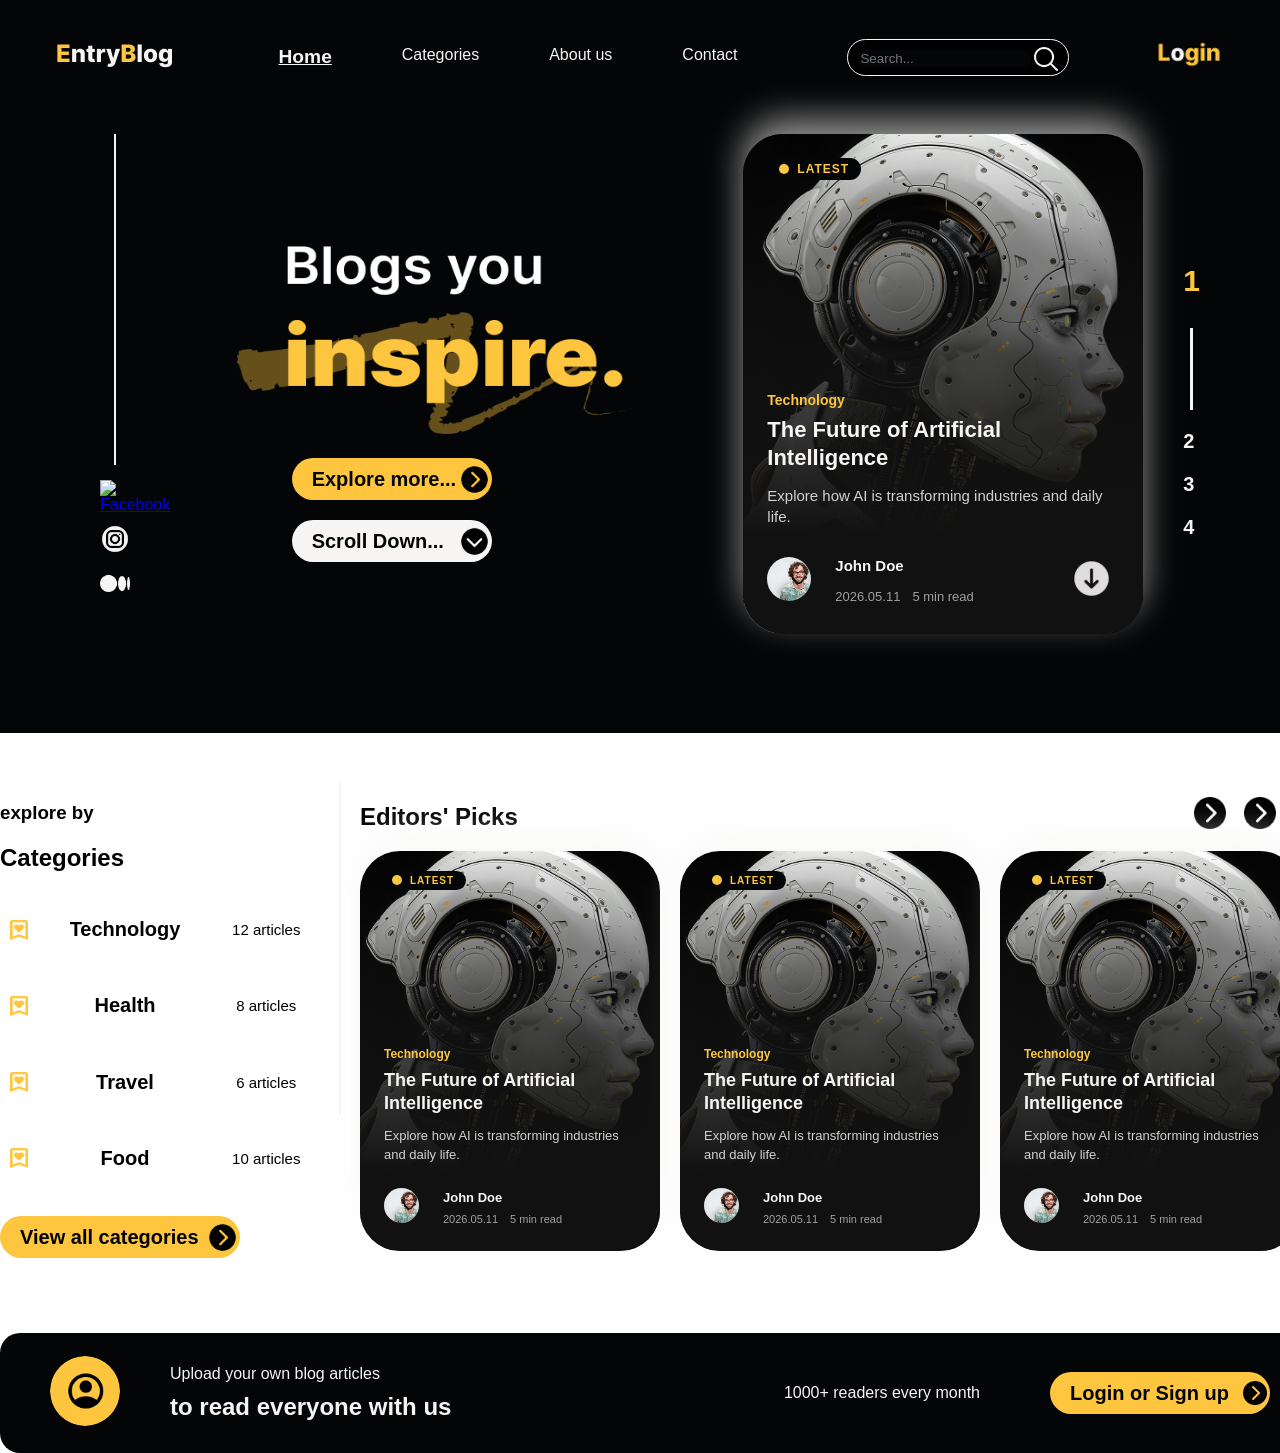
==== commit b1545b2e: "feat/create middle section of main page" ====
--- a/index.html
+++ b/index.html
@@ -249,6 +249,24 @@
             </div>
         </div>
     </section>
+    <section>
+        <div class="middile-bar">
+            <div class="profile-icon">
+                <img src="/assets/icons/profile-icon.png" alt="profile icon">
+            </div>
+            <div class="main-text">
+                <p>Upload your own blog articles</p>
+                <h1>to read everyone with us</h1>
+            </div>
+            <div class="second-text">
+                <p>1000+ readers every month</p>
+            </div>
+            <div class="button">
+                <p>Login or Sign up</p>
+                <img src="assets/icons/Down Button.png" alt="explore more">
+            </div>
+        </div>
+    </section>
 </body>
 
 </html>
--- a/index.css
+++ b/index.css
@@ -150,7 +150,7 @@
     margin-left: 55px;
 }
 
-.text-vector .header-button .e-more , .s-down{
+.text-vector .header-button .e-more , .s-down, .middile-bar .button{
     display: inline-flex;
     align-items: center;
     color: #040506;
@@ -534,3 +534,66 @@
     font-size: 11px;
 }
 
+/*
+middle bar
+*/
+
+.middile-bar{
+    width: 1300px;
+    height: 100px;
+    margin-left: auto;
+    margin-right: auto;
+    margin-top: 50px;
+    display: flex;
+    gap: 20px;
+    background-color: #040506;
+    color: #F7F5F4;
+    border-radius: 20px;
+    padding: 10px;
+}
+
+.middile-bar .profile-icon{
+    margin-top: auto;
+    margin-bottom: auto;
+    margin-left: 40px;
+}
+
+.middile-bar .profile-icon img{
+    width: 70px;
+    height: 70px;
+    border-radius: 100%;
+}
+
+.middile-bar .main-text{
+    margin-left: 20px;
+    margin-right: auto;
+    margin-top: auto;
+    margin-bottom: auto;
+}
+
+.middile-bar .main-text p, .middile-bar .main-text h1{
+    margin: 10px;
+}
+
+.middile-bar .second-text{
+    margin-top: auto;
+    margin-bottom: auto;
+    margin-right: 50px;
+}
+
+.middile-bar .button{
+    width: 220px;
+    margin-top: auto;
+    margin-bottom: auto;
+    margin-right: 40px;
+}
+
+.middile-bar .button p{
+    margin-left: 20px;
+    margin-right: auto;
+}
+
+.middile-bar .button img{
+    width: 30px;
+    height: 30px;
+}
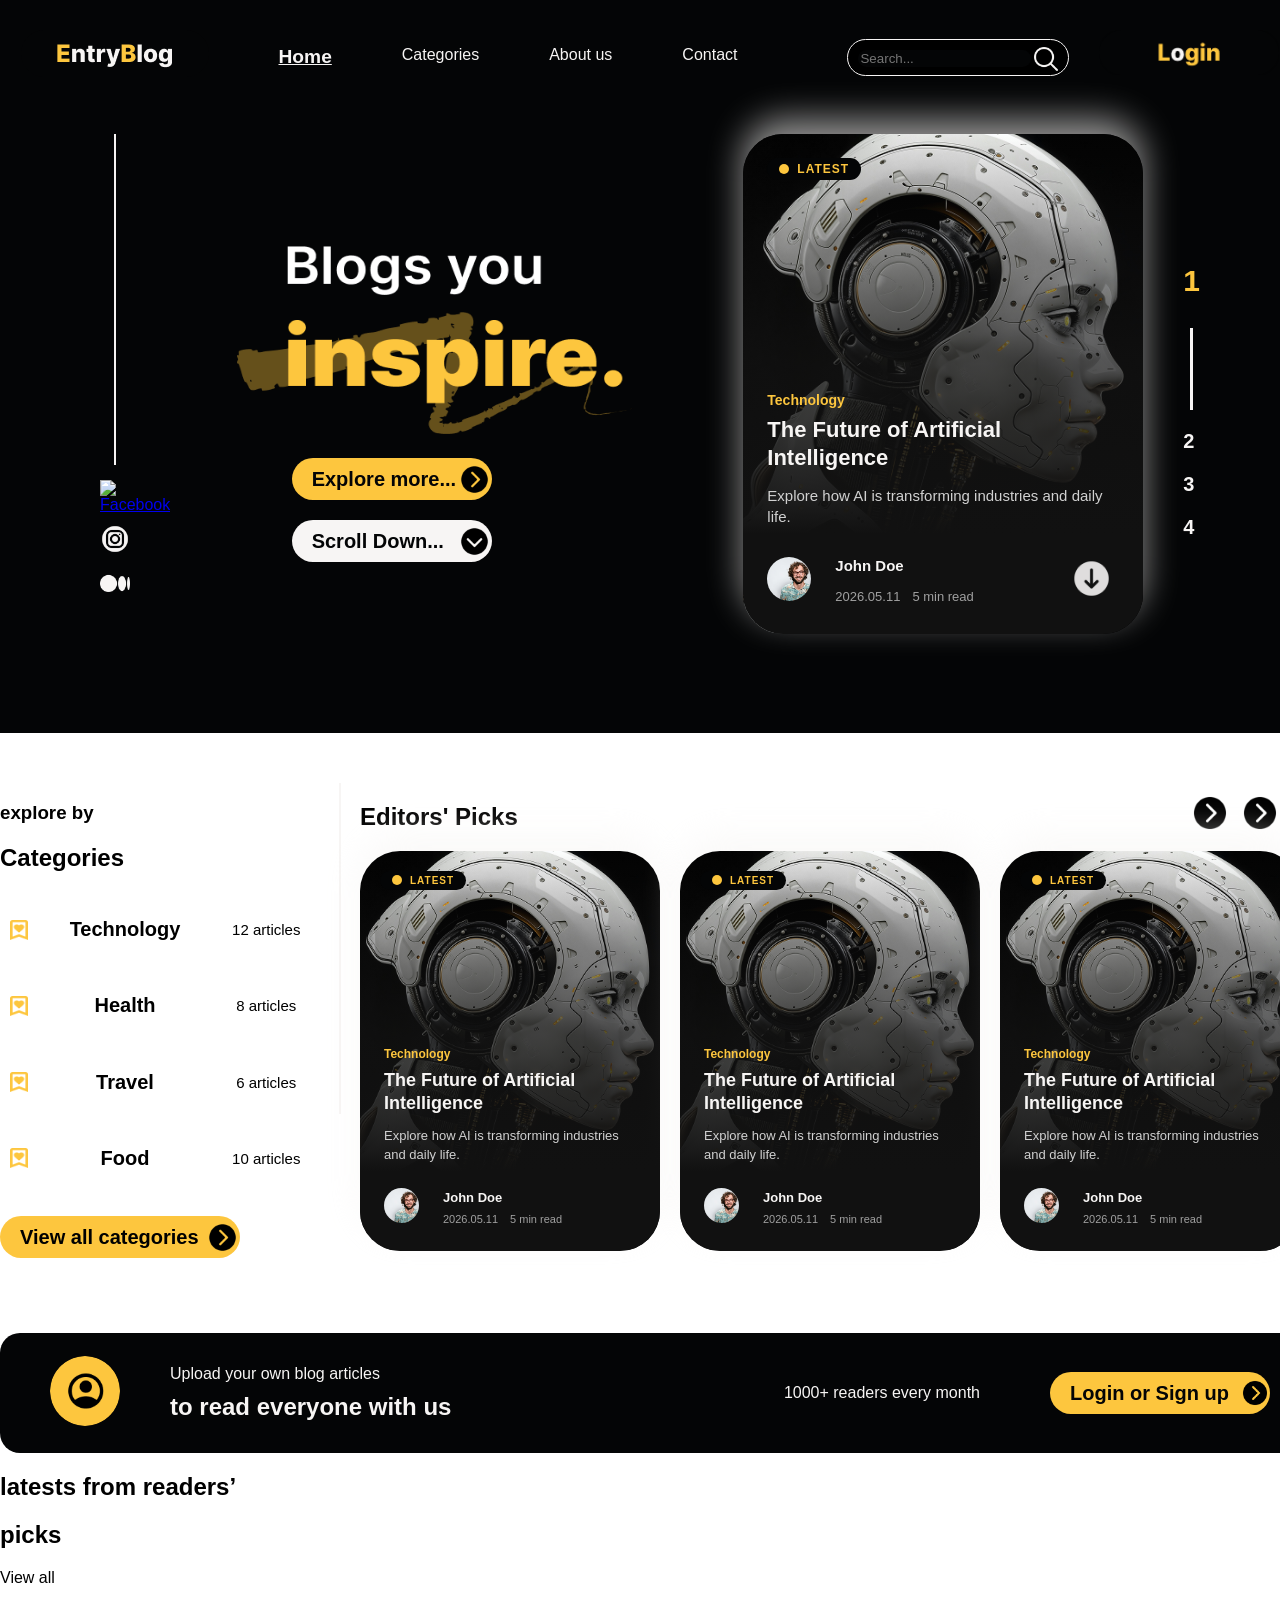
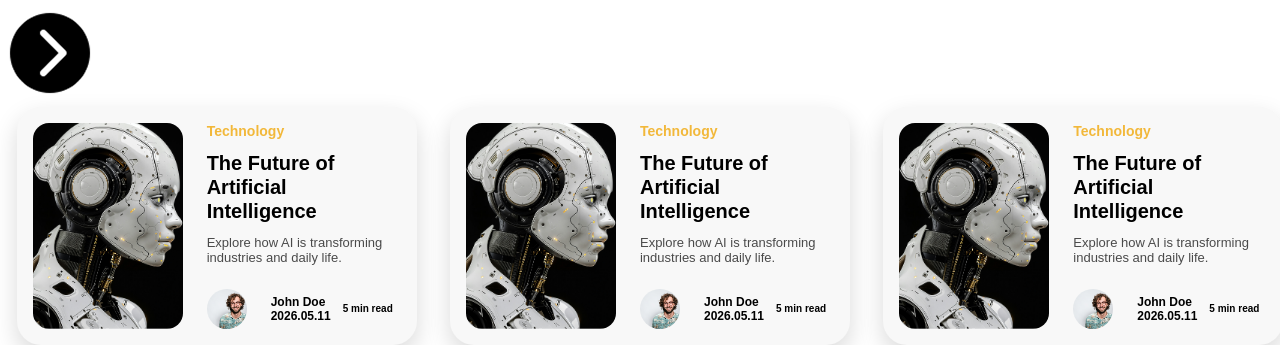
==== commit 0c62ba80: "feat/create second article container" ====
--- a/index.html
+++ b/index.html
@@ -267,6 +267,106 @@
             </div>
         </div>
     </section>
+    <section>
+        <div class="second-article">
+            <div class="top">
+                <div class="title">
+                    <h1>latests from readers’</h1>
+                    <h2>picks</h2>
+                </div>
+                <div class="btn">
+                    <p>View all</p>
+                    <img src="assets/icons/Down Button.png" alt="explore more">
+                </div>
+            </div>
+            <div class="item-container">
+                <div class="article-item">
+                    <div class="article-image">
+                        <img src="assets/sample.png" alt="post image">
+                    </div>
+                    <div class="caption">
+                        <div class="category">
+                            <p>Technology</p>
+                        </div>
+                        <div class="topic">
+                            <h2>The Future of Artificial Intelligence</h2>
+                        </div>
+                        <div class="short-description">
+                            <h3>Explore how AI is transforming industries and daily life.</h3>
+                        </div>
+                        <section class="article-profile">
+                            <div class="profile-dp">
+                                <img src="assets/sample-dp.png" alt="profile dp">
+                            </div>
+                            <div class="author-name">
+                                <h3>John Doe</h3>
+                                <p>2026.05.11</p>
+                            </div>
+                            <div class="reading-time">
+                                <p>5 min read</p>
+                            </div>
+                        </section>
+                    </div>
+                </div>
+                <div class="article-item">
+                    <div class="article-image">
+                        <img src="assets/sample.png" alt="post image">
+                    </div>
+                    <div class="caption">
+                        <div class="category">
+                            <p>Technology</p>
+                        </div>
+                        <div class="topic">
+                            <h2>The Future of Artificial Intelligence</h2>
+                        </div>
+                        <div class="short-description">
+                            <h3>Explore how AI is transforming industries and daily life.</h3>
+                        </div>
+                        <section class="article-profile">
+                            <div class="profile-dp">
+                                <img src="assets/sample-dp.png" alt="profile dp">
+                            </div>
+                            <div class="author-name">
+                                <h3>John Doe</h3>
+                                <p>2026.05.11</p>
+                            </div>
+                            <div class="reading-time">
+                                <p>5 min read</p>
+                            </div>
+                        </section>
+                    </div>
+                </div>
+                <div class="article-item">
+                    <div class="article-image">
+                        <img src="assets/sample.png" alt="post image">
+                    </div>
+                    <div class="caption">
+                        <div class="category">
+                            <p>Technology</p>
+                        </div>
+                        <div class="topic">
+                            <h2>The Future of Artificial Intelligence</h2>
+                        </div>
+                        <div class="short-description">
+                            <h3>Explore how AI is transforming industries and daily life.</h3>
+                        </div>
+                        <section class="article-profile">
+                            <div class="profile-dp">
+                                <img src="assets/sample-dp.png" alt="profile dp">
+                            </div>
+                            <div class="author-name">
+                                <h3>John Doe</h3>
+                                <p>2026.05.11</p>
+                            </div>
+                            <div class="reading-time">
+                                <p>5 min read</p>
+                            </div>
+                        </section>
+                    </div>
+                </div>
+            </div>
+        </div>
+    </section>
 </body>
 
 </html>
--- a/index.css
+++ b/index.css
@@ -596,4 +596,121 @@
 .middile-bar .button img{
     width: 30px;
     height: 30px;
+}
+
+/*
+second article container
+*/
+
+.second-article{
+    width: 1300px;
+    height: auto;
+    margin-left: auto;
+    margin-right: auto;
+}
+
+.item-container{
+    display: flex;
+    row-gap: auto;
+}
+
+/*
+second article card
+*/
+
+/* --- Main Card Container --- */
+.article-item {
+    display: flex;
+    background-color: #F8F8F8; 
+    border-radius: 24px;
+    padding: 16px;
+    max-width: 400px;
+    margin-left: auto;
+    margin-right: auto;
+    box-shadow: 0 10px 25px rgba(0, 0, 0, 0.15); 
+    gap: 24px; 
+    box-sizing: border-box;
+    font-family: -apple-system, BlinkMacSystemFont, "Segoe UI", Roboto, Helvetica, Arial, sans-serif;
+}
+
+/* --- Image Section --- */
+.article-item .article-image {
+    flex: 0 0 150px; 
+    border-radius: 16px;
+    overflow: hidden;
+}
+
+.article-item .article-image img {
+    width: 100%;
+    height: 100%;
+    object-fit: cover;
+    display: block;
+}
+
+.article-item .caption {
+    display: flex;
+    flex-direction: column;
+    justify-content: center;
+}
+
+/* Category */
+.article-item .category p {
+    color: #F2B83A; 
+    font-weight: 700;
+    font-size: 14px;
+    margin: 0 0 12px 0;
+}
+
+/* Topic / Title */
+.article-item .topic h2 {
+    font-size: 20px;
+    font-weight: 800;
+    color: #000000;
+    margin: 0 0 12px 0;
+    line-height: 1.2;
+}
+
+/* Description */
+.article-item .short-description h3 {
+    font-size: 13px;
+    font-weight: 400;
+    color: #4A4A4A;
+    margin: 0 0 24px 0;
+}
+
+.article-item .article-profile {
+    display:flex;
+}
+
+.article-item .profile-dp img {
+    width: 40px;
+    height: 40px;
+    border-radius: 50%;
+    object-fit: cover;
+    display: block;
+}
+
+/* Author Name */
+.article-item .author-name {
+    grid-column: 2 / span 2;
+    grid-row: 1;
+}
+
+.article-item .author-name p {
+    font-weight: 700;
+    font-size: 12px;
+    color: #000000;
+    margin: 0;
+}
+
+.article-item .author-name h3{
+    font-size: 12px;
+    margin: 0;
+}
+
+.article-item .reading-time p {
+    font-weight: 600;
+    font-size: 10px;
+    color: #000000;
+    margin: 0;
 }
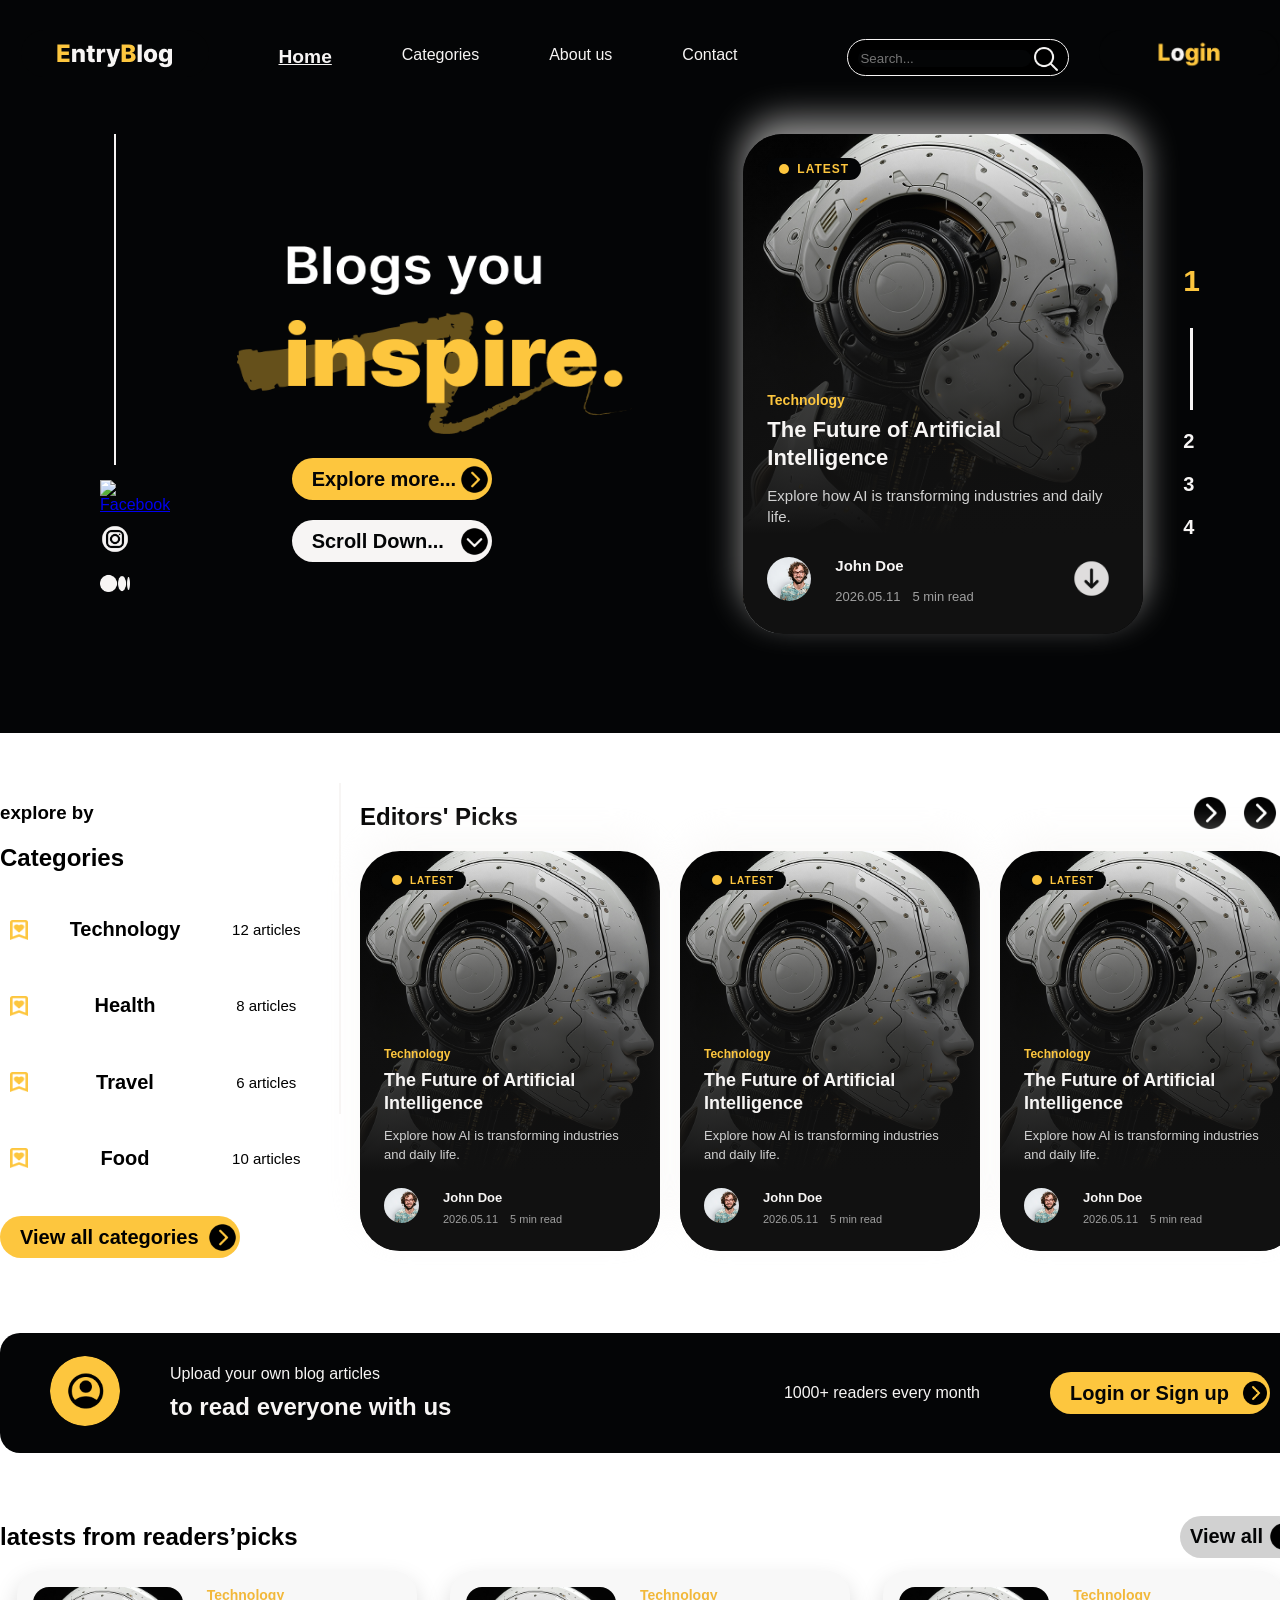
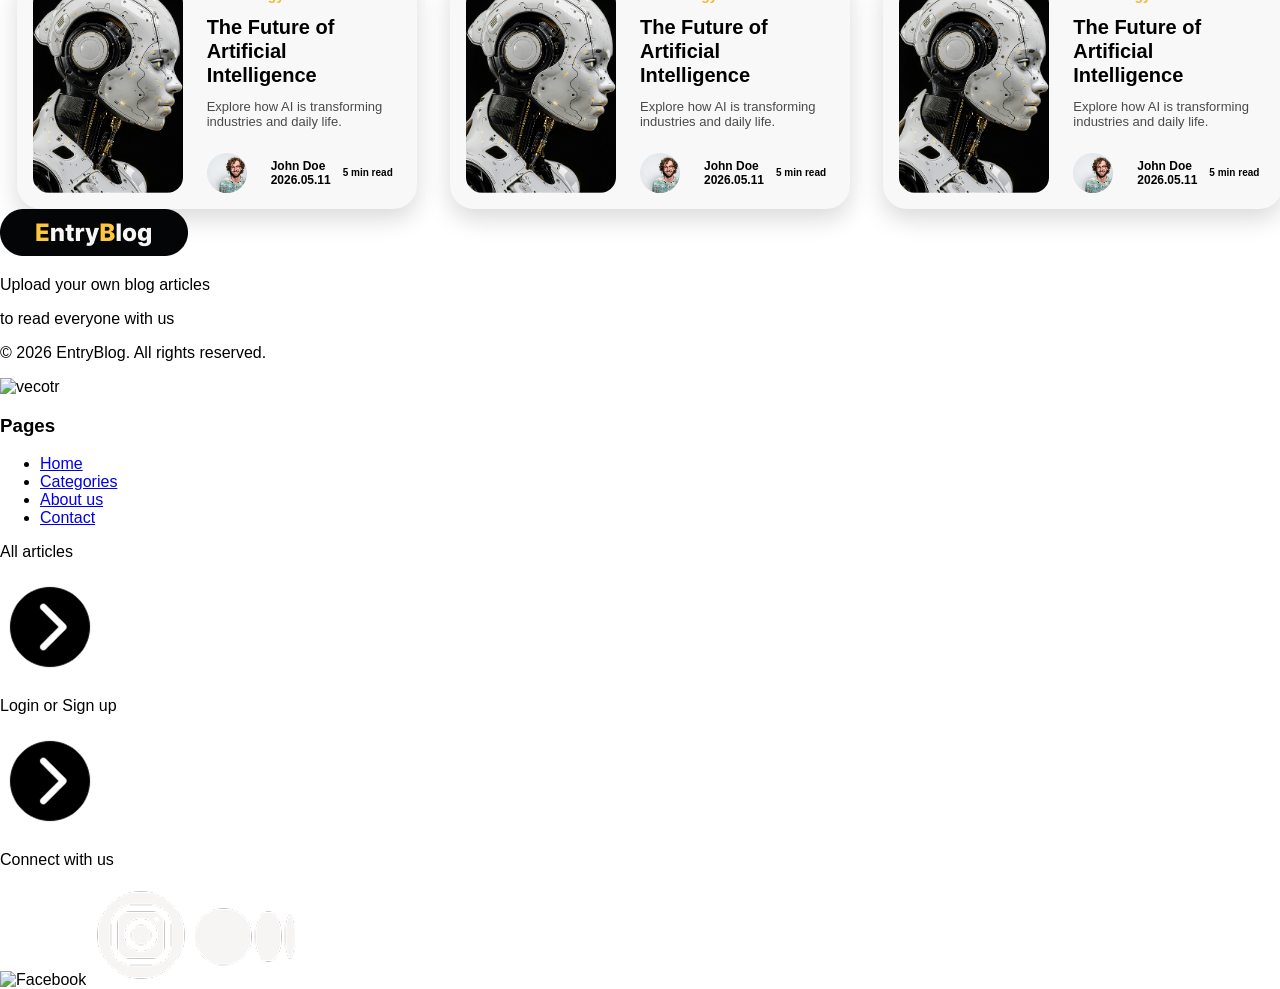
==== commit b79b9890: "feat:make footer structure" ====
--- a/index.html
+++ b/index.html
@@ -367,6 +367,52 @@
             </div>
         </div>
     </section>
+    <section>
+        <footer>
+            <div>
+                <div class="first">
+                    <img src="assets/logo/logo.png" alt="logo">
+                    <div class="text-1">
+                        <p>Upload your own blog articles</p>
+                        <p>to read everyone with us</p>
+                    </div>
+                    <div class="copiright">
+                        <p>© 2026 EntryBlog. All rights reserved.</p>
+                    </div>
+                </div>
+                <div class="second">
+                    <img src="" alt="vecotr">
+                </div>
+                <div class="third">
+                    <div class="page">
+                        <h3>Pages</h3>
+                        <ul>
+                            <li><a href="#">Home</a></li>
+                            <li><a href="#">Categories</a></li>
+                            <li><a href="#">About us</a></li>
+                            <li><a href="#">Contact</a></li>
+                        </ul>
+                    </div>
+                    <div class="button">
+                        <div class="b-1">
+                            <p>All articles</p>
+                            <img src="assets/icons/Down Button.png" alt="explore more">
+                        </div>
+                        <div class="b-2">
+                            <p>Login or Sign up</p>
+                            <img src="assets/icons/Down Button.png" alt="explore more">
+                        </div>
+                    </div>
+                    <div class="social">
+                        <p>Connect with us</p>
+                        <img src="assets/icons/facebook.png" alt="Facebook">
+                        <img src="assets/icons/Instagram Circle.png" alt="instagram">
+                        <img src="assets/icons/Medium.png" alt="medium">
+                    </div>                  
+                </div>
+            </div>
+        </footer>
+    </section>
 </body>
 
 </html>
--- a/index.css
+++ b/index.css
@@ -605,9 +605,47 @@
 .second-article{
     width: 1300px;
     height: auto;
-    margin-left: auto;
-    margin-right: auto;
-}
+    margin-top: 50px;
+    margin-left: auto;
+    margin-right: auto;
+}
+
+.second-article .top{
+    display: flex;
+}
+
+.second-article .top .title{
+    display: flex;
+}
+
+.second-article .top .btn{
+    display: inline-flex;
+    align-items: center;
+    color: #040506;
+    text-align: center;
+    height: 42px;
+    width: 120px;
+    text-decoration: none;
+    background-color:#d1d1d1;
+    font-size: 20px;
+    font-weight: bold;
+    border-radius: 50px;
+    margin-bottom: auto;
+    margin-top: auto;
+    margin-left: auto;
+}
+
+.second-article .top .btn p{
+    margin-left: 10px;
+    margin-right: auto;
+}
+
+.second-article .top .btn img{
+    margin-left: auto;
+    width: 33px;
+    height: 33px;
+}
+
 
 .item-container{
     display: flex;
@@ -713,4 +751,9 @@
     font-size: 10px;
     color: #000000;
     margin: 0;
-}+}
+
+/*
+footer
+*/
+
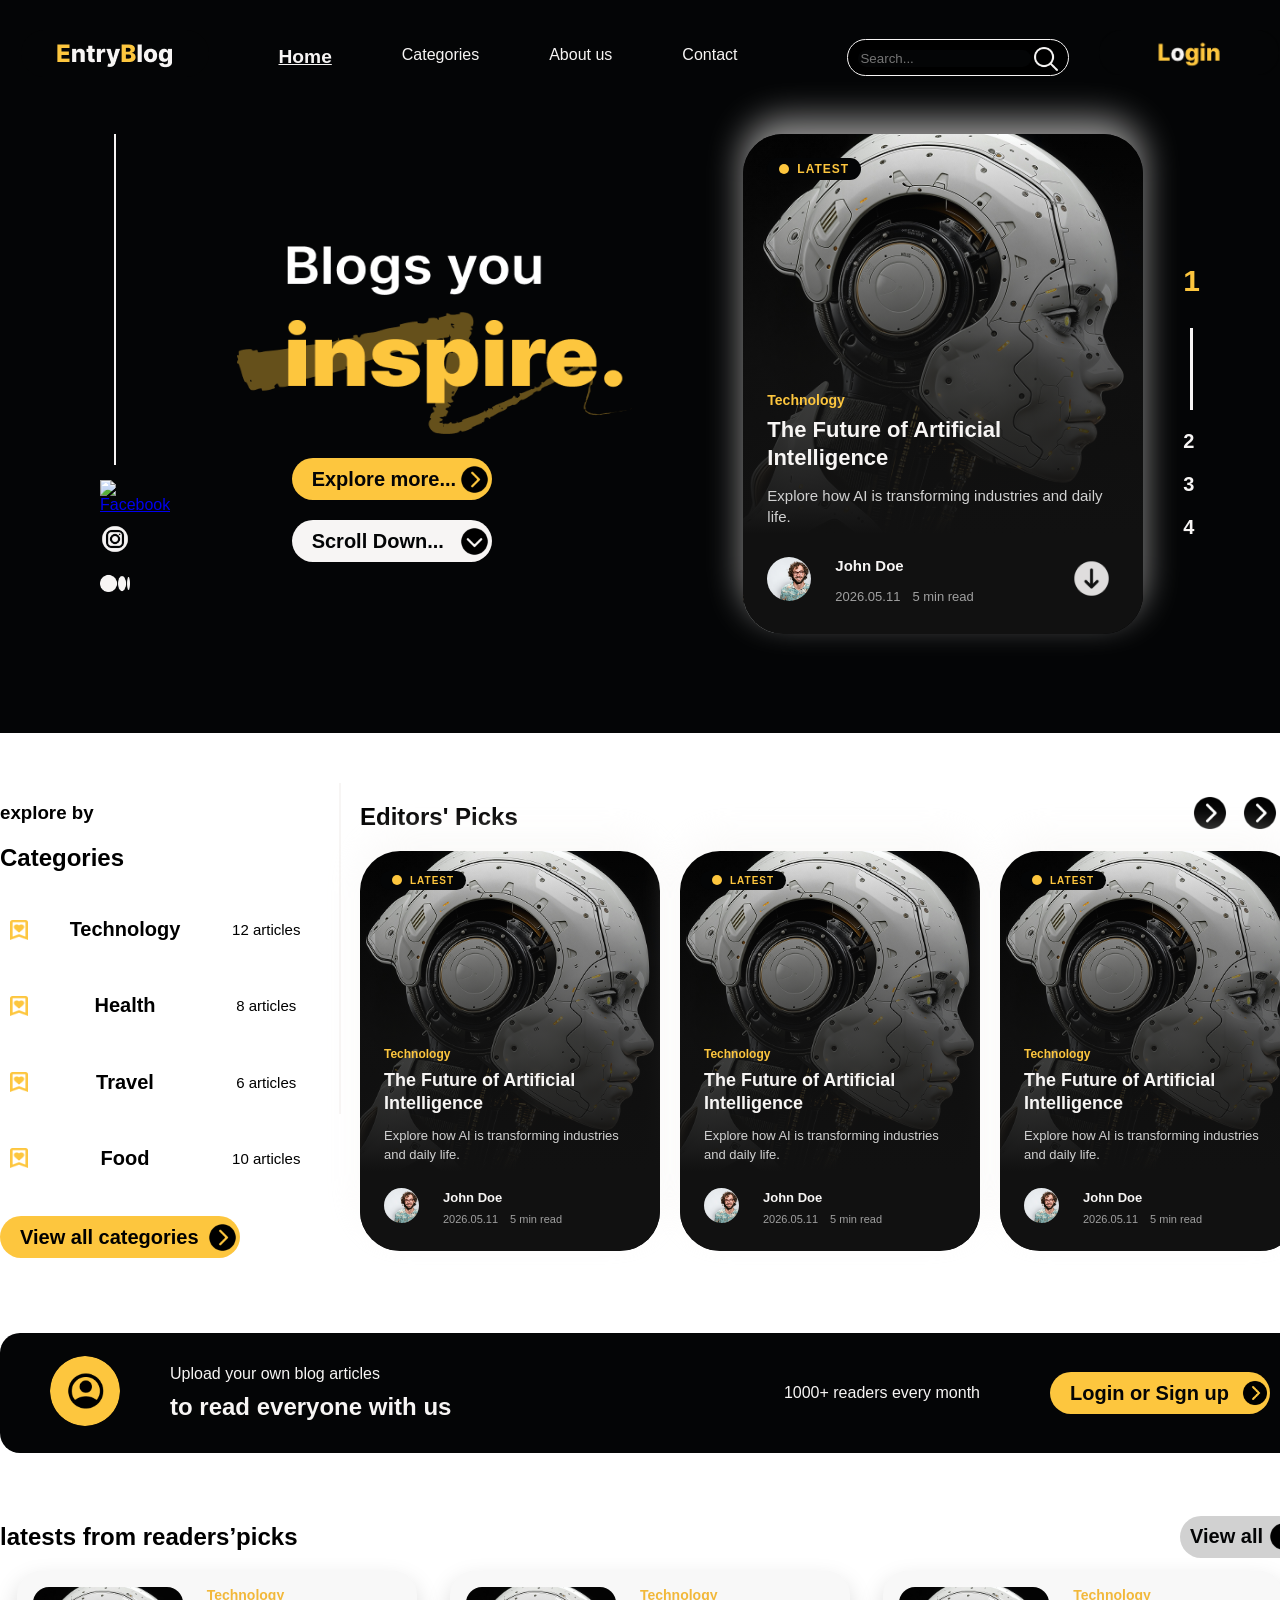
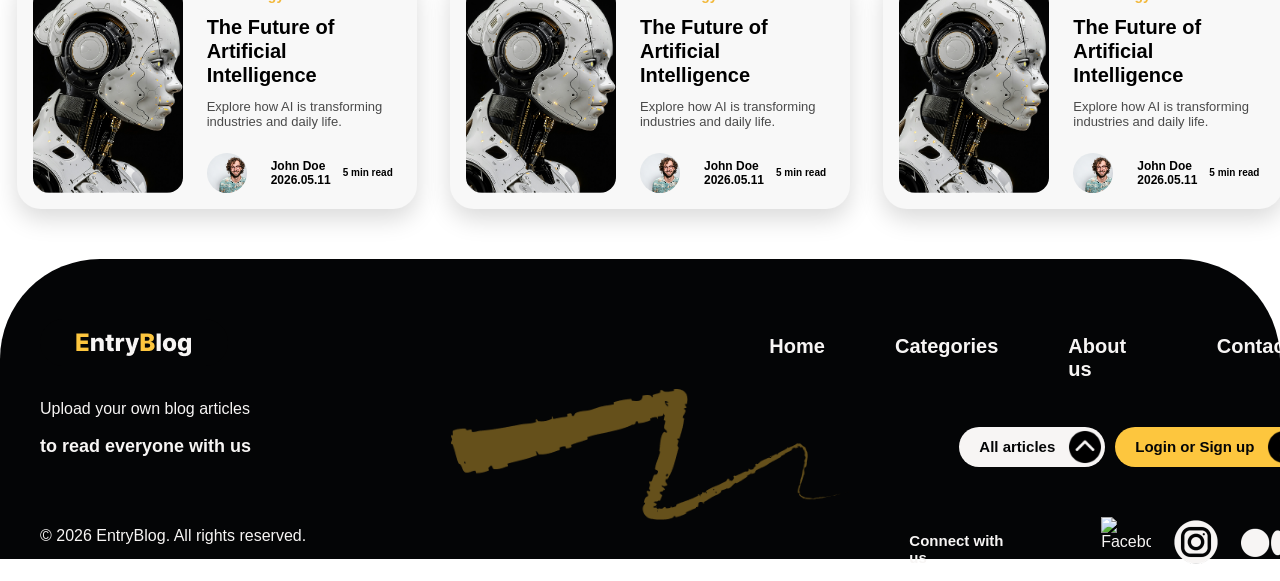
==== commit a1a7e74d: "style:add footer styles" ====
--- a/index.html
+++ b/index.html
@@ -367,25 +367,24 @@
             </div>
         </div>
     </section>
-    <section>
+    <section class="footer-1">
         <footer>
-            <div>
+            <div class="component">
                 <div class="first">
                     <img src="assets/logo/logo.png" alt="logo">
                     <div class="text-1">
                         <p>Upload your own blog articles</p>
-                        <p>to read everyone with us</p>
+                        <p class="bold">to read everyone with us</p>
                     </div>
                     <div class="copiright">
                         <p>© 2026 EntryBlog. All rights reserved.</p>
                     </div>
                 </div>
                 <div class="second">
-                    <img src="" alt="vecotr">
+                    <img src="assets/icons/Vector 2.png" alt="vecotr">
                 </div>
                 <div class="third">
                     <div class="page">
-                        <h3>Pages</h3>
                         <ul>
                             <li><a href="#">Home</a></li>
                             <li><a href="#">Categories</a></li>
@@ -408,7 +407,7 @@
                         <img src="assets/icons/facebook.png" alt="Facebook">
                         <img src="assets/icons/Instagram Circle.png" alt="instagram">
                         <img src="assets/icons/Medium.png" alt="medium">
-                    </div>                  
+                    </div>
                 </div>
             </div>
         </footer>
--- a/index.css
+++ b/index.css
@@ -757,3 +757,147 @@
 footer
 */
 
+.footer-1{
+    display: flex;
+    background-color: #040506;
+    border-radius: 100px 100px 0px 0px;
+    margin-top: 50px;
+
+}
+
+footer{
+    height: 300px;
+    color: #F7F5F4;
+    display: flex;
+    margin-left: auto;
+    margin-right: auto;
+}
+
+
+
+footer .component{
+    padding-top: 30px;
+    padding-left: 40px;
+    padding-right: 40px;
+    height: auto;
+    margin-top: 30px;
+    margin-left: auto;
+    margin-right: auto;
+    display: flex;
+    gap: 20px;
+}
+
+footer .first{
+    width: 400px;
+}
+
+footer .text-1{
+    margin-top: 30px;
+}
+
+footer .text-1 .bold{
+    font-weight: bolder;
+    font-size: large;
+}
+
+footer .copiright p{
+    margin-top: 70px;
+}
+
+footer .social{
+    margin-top: 50px;
+}
+
+footer .second{
+    width: 500px;
+}
+
+footer .second img{
+    position: relative;
+    top: 70px;
+    width: 400px;
+}
+
+footer .page{
+    margin-left: -230px;
+    position: relative;
+    display: flex;
+    gap: 50px;
+}
+
+footer .page li{
+    display: inline;
+    list-style: none;
+}
+
+footer .page ul{
+    display: flex;
+    gap: 50px;
+}
+
+footer .page li a{
+    text-decoration: none;
+    color: #F7F5F4;
+    font-size: 20px;
+    font-weight: bolder;
+    margin-right: 20px;
+}
+
+footer .button img{
+    margin-top: auto;
+    margin-bottom: auto;
+    width: 40px;
+    height: 40px;
+}
+
+footer .button .b-1 img{
+    transform: rotate(-90deg)
+}
+
+footer .button {
+    display: inline-flex;
+    gap: 10px;
+    margin-top: 30px;
+}
+
+footer .button p{
+    margin-left: 20px;
+    margin-right: auto;
+    font-size: 15px;
+    font-weight: bolder;
+    margin-top: auto;
+    margin-bottom: auto;
+    padding: 0;
+}
+
+footer .button .b-1, footer .button .b-2{
+    background-color: #FDC63E;
+    height: 40px;
+    border-radius: 50px;
+    display: inline-flex;
+    gap: 10px;
+    color: #040506;
+
+}
+
+footer .button .b-1{
+    background-color: #F7F5F4;
+}
+
+footer .social{
+    display: flex;
+    margin-left: -50px;
+    position: relative;
+}
+
+footer .social p{
+    margin-right: 80px;
+    font-size: 15px;
+    font-weight: bolder;
+}
+
+footer .social img{
+    width: 50px;
+    height: 50px;
+    margin-right: 20px;
+}
